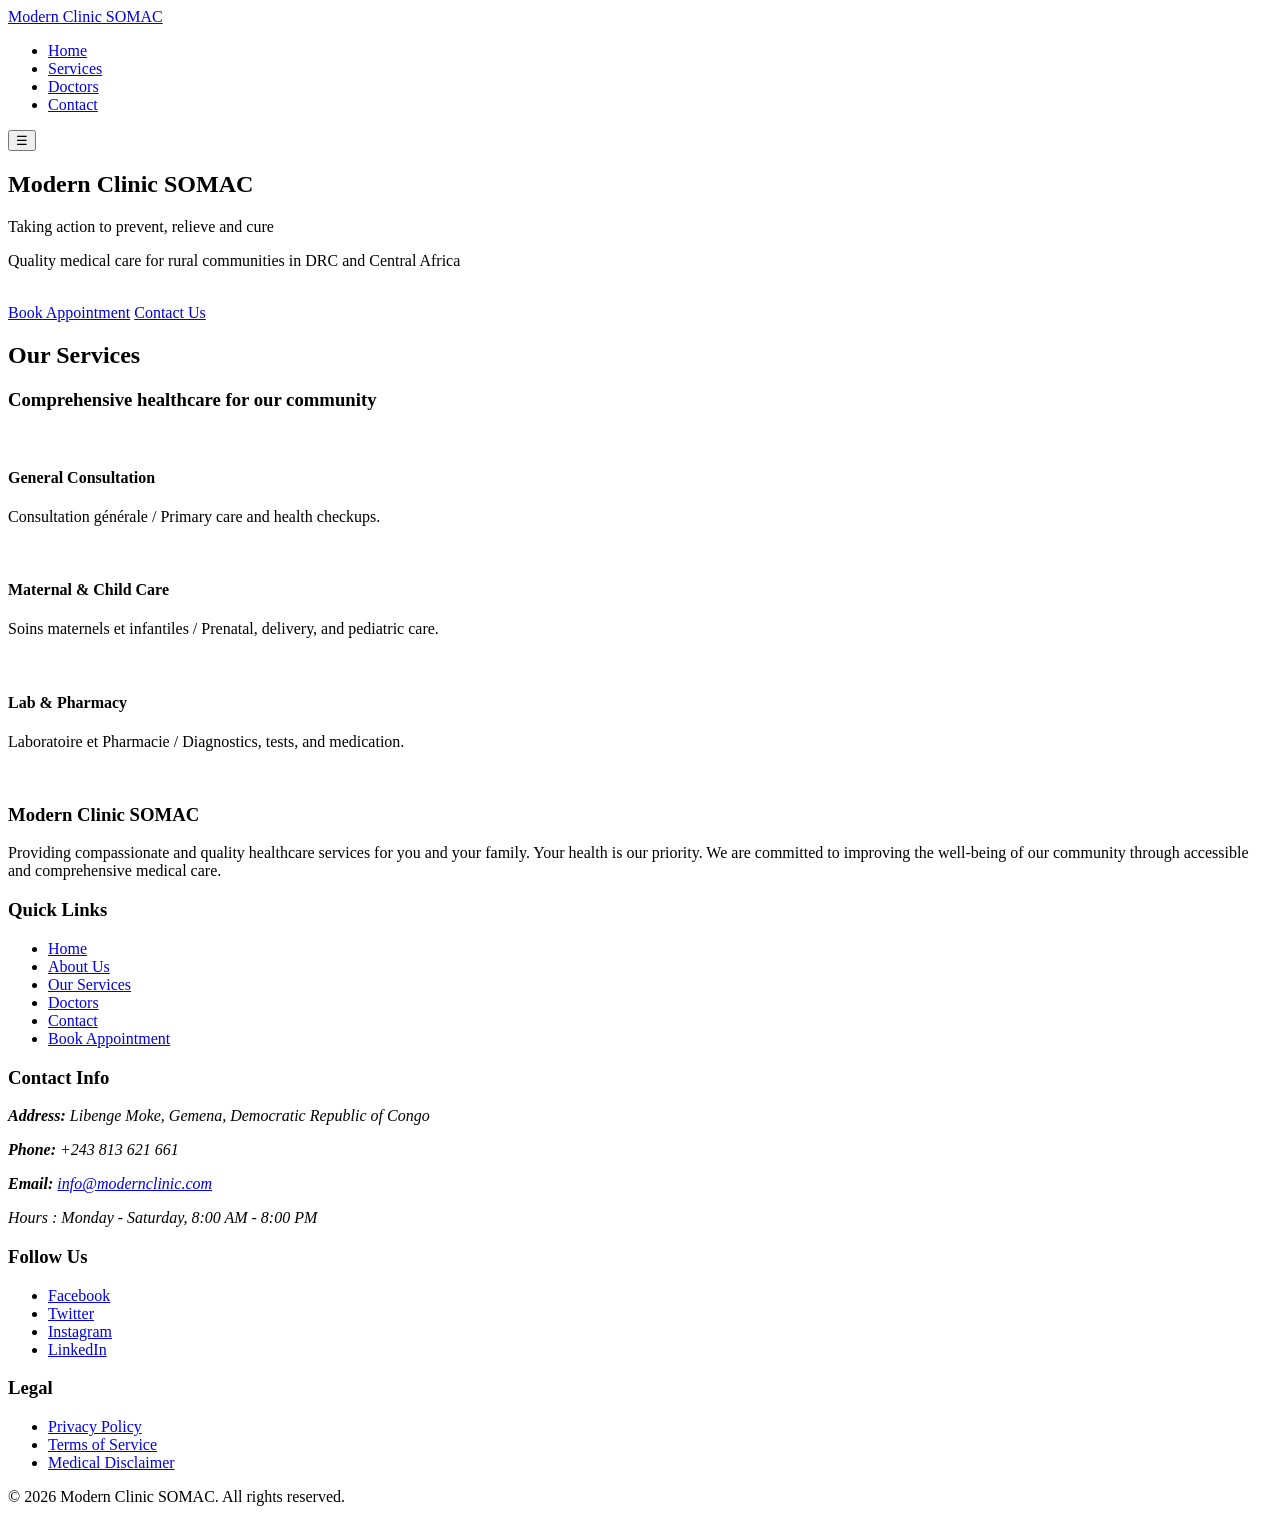
==== index.html @ fce57686 "Footer section with social media links and copyright information" ====
<!DOCTYPE html>
<html lang="en">
<head>
  <meta charset="UTF-8">         <!-- Character encoding for the document -->
  <meta name="viewport" content="width=device-width, initial-scale=1.0">         <!-- Ensures proper scaling on different devices -->
  <meta http-equiv="X-UA-Compatible" content="ie=edge">         <!-- Ensures compatibility with Internet Explorer --> 
  <title>Modern Clinic</title>
  <link rel="stylesheet" href="css/style.css">          <!-- Link to the external CSS file for styling -->
</head>
<body>
<header>
  <nav class="navbar">             <!-- Navigation bar with a logo and links -->
    <a href="#" class="navbar__logo"> Modern Clinic SOMAC</a>

    <ul class="navbar__links" id="navbar-links">
      <li><a href="#home">Home</a></li>                         <!-- Navigation links to different sections of the page -->
      <li><a href="#services">Services</a></li>
      <li><a href="#doctors">Doctors</a></li>
      <li><a href="#contact">Contact</a></li>
    </ul>

    <button type="button"                        
      class="navbar__toggle"                
      id="navbar-toggle"
      aria-label="Toggle menu"
      aria-expanded="false"
    >
      ☰
    </button>
  </nav>
</header>

<main>

<!-- HERO SECTION -->
<section class="hero" id="home">        <!-- Hero section with a background image and overlay -->
  <div class="hero-content">
    <h1>Modern Clinic SOMAC</h1>
    <p class="hero-tagline">Taking action to prevent, relieve and cure</p>
    <p class="hero-description">Quality medical care for rural communities in DRC and Central Africa</p><br>

    <div class="hero-buttons">
  <a href="#appointment" class="btn btn-primary">Book Appointment</a>
  <a href="#contact" class="btn btn-secondary">Contact Us</a>
</div>
  </div>
</section>



<!-- SERVICES SECTION -->
<section class="services" id="services">                 <!-- Services section with a grid layout for different services offered -->
  <h2>Our Services</h2>
  <h3>Comprehensive healthcare for our community</h3><br>

  <div class="service-grid">
    
    <div class="service-card">
      <h4>General Consultation</h4>
      <p>Consultation générale / Primary care and health checkups.</p><br>
    </div>

    <div class="service-card">
      <h4>Maternal & Child Care</h4>
      <p>Soins maternels et infantiles / Prenatal, delivery, and pediatric care.</p><br>
    </div>

    <div class="service-card">
      <h4>Lab & Pharmacy</h4>
      <p>Laboratoire et Pharmacie / Diagnostics, tests, and medication.</p><br>
    </div>

  </div>
</section>
</main> 

<footer>
  <div class="footer-container ">

    <!-- Column 1: About-->
     <div class="footer-about">
    <h3>Modern Clinic SOMAC</h3>
    <p>Providing compassionate and quality healthcare services for you and your family.
      Your health is our priority. 
      We are committed to improving the well-being of our community through accessible and comprehensive medical care. 
    </p>
    </div> 
    <!--Quick Links-->
    <div class="footer-links">
      <h3>Quick Links</h3>
      <ul>
        <li><a href="index.html">Home</a></li>
        <li><a href="about.html">About Us</a></li>
        <li><a href="services.html">Our Services</a></li>
        <li><a href="doctors.html">Doctors</a></li>
        <li><a href="contact.html">Contact</a></li>
        <li><a href="appointment.html">Book Appointment</a></li>
      </ul> 
      </div>
    <!-- Column 3: Contact Info -->
    <div class="footer-contact">
      <h3>Contact Info</h3>
      <address>
        <p><strong>Address:</strong> Libenge Moke, Gemena, Democratic Republic of Congo</p>
    
      <p><strong>Phone:</strong> +243 813 621 661</p>

      <p><strong>Email:</strong> <a href="mailto:info@modernclinic.com">info@modernclinic.com</a></p>
      <p>Hours : Monday - Saturday, 8:00 AM - 8:00 PM</p>
      </address>
    </div>
  <!-- Column 4: Social Media -->
    <div class="footer-social">
      <h3>Follow Us</h3>
      <ul>
        <li><a href="https://www.facebook.com/modernclinicsomac" target="_blank" rel="noopener noreferrer">Facebook</a></li>
        <li><a href="https://twitter.com/modernclinicsomac" target="_blank" rel="noopener noreferrer">Twitter</a></li>
        <li><a href="https://www.instagram.com/modernclinicsomac" target="_blank" rel="noopener noreferrer">Instagram</a></li>
        <li><a href="https://www.linkedin.com/company/modernclinicsomac" target="_blank" rel="noopener noreferrer">LinkedIn</a></li>
      </ul>
    </div>
  <!--Legal-->
  <div class="footer-legal">
    <h3>Legal</h3>
    <ul>
      <li><a href="privacy.html">Privacy Policy</a></li>
      <li><a href="terms.html">Terms of Service</a></li>
      <li> <a href="disclaimer.html">Medical Disclaimer</a></li>
    </ul>
    </div>  
  <!-- Bottom Bar -->
   <div class="footer-bottom">
    <p>&copy; 2026 Modern Clinic SOMAC. All rights reserved.</p>
  </div>
</footer>
<script src="js/script.js"></script>

</body>
</html>
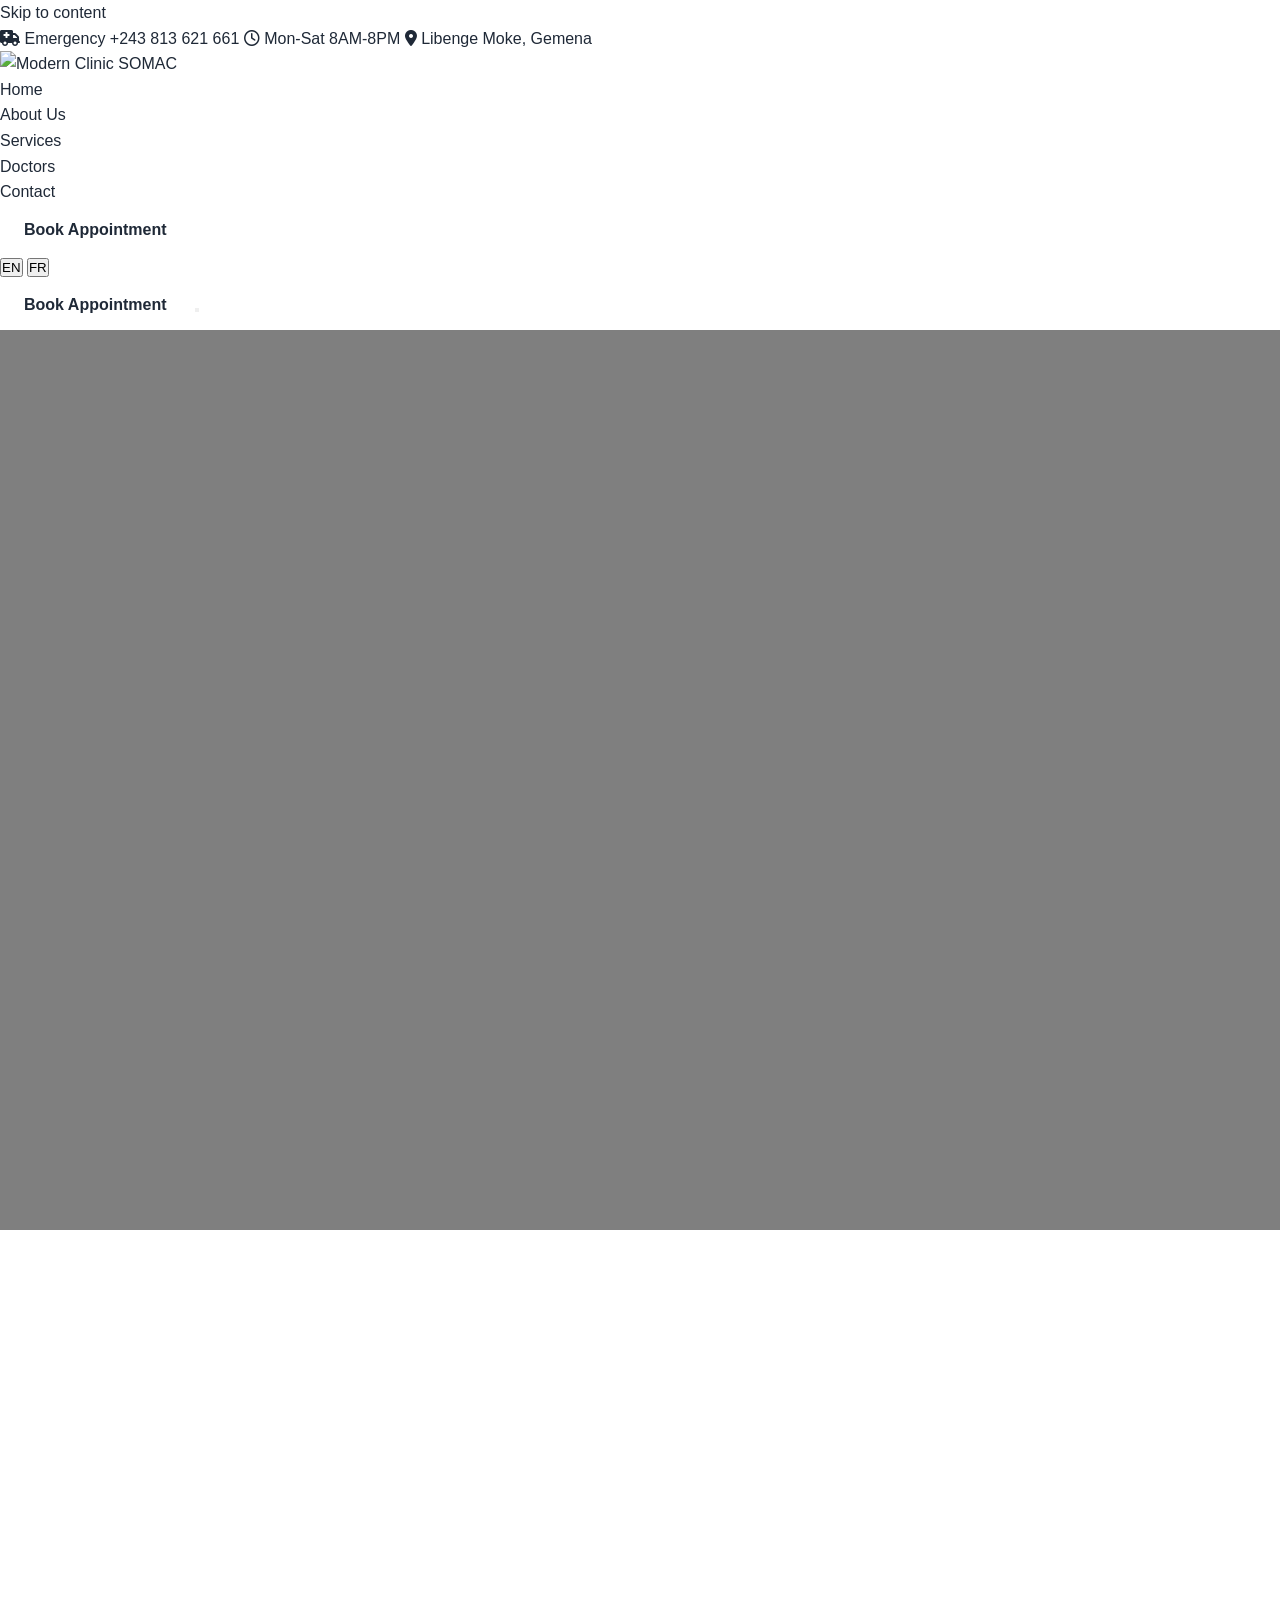
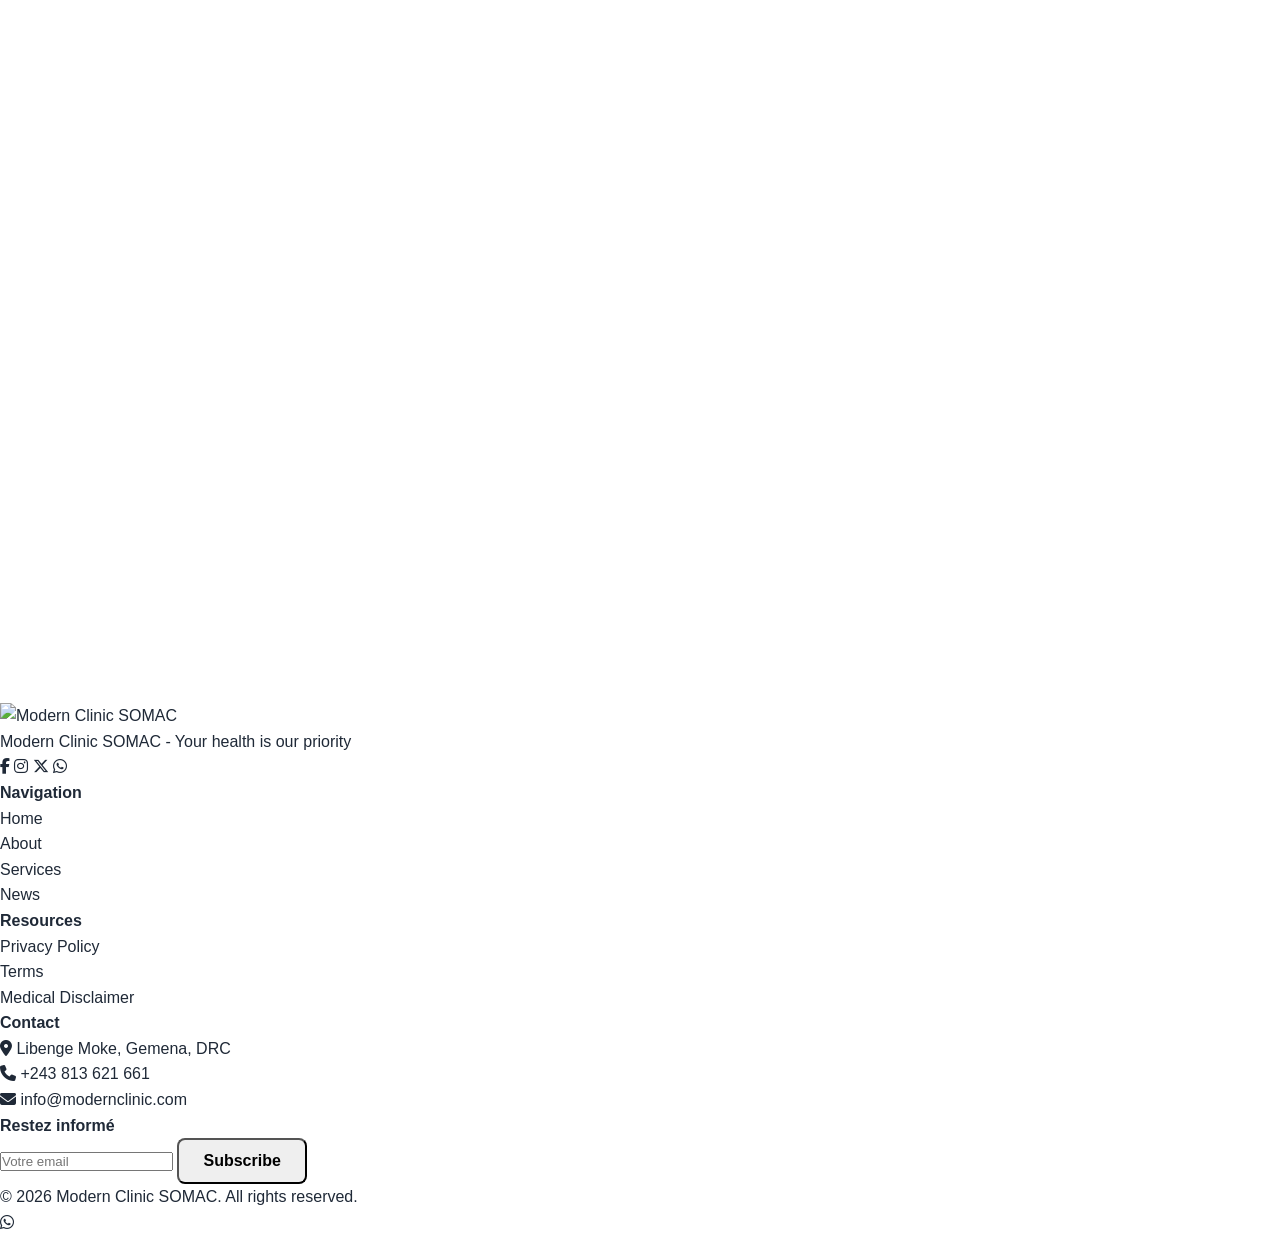
==== commit 3b3f4975: "fix clinic site files" ====
--- a/index.html
+++ b/index.html
@@ -1,139 +1,376 @@
 <!DOCTYPE html>
 <html lang="en">
 <head>
-  <meta charset="UTF-8">         <!-- Character encoding for the document -->
-  <meta name="viewport" content="width=device-width, initial-scale=1.0">         <!-- Ensures proper scaling on different devices -->
-  <meta http-equiv="X-UA-Compatible" content="ie=edge">         <!-- Ensures compatibility with Internet Explorer --> 
-  <title>Modern Clinic</title>
-  <link rel="stylesheet" href="css/style.css">          <!-- Link to the external CSS file for styling -->
+  <meta charset="UTF-8">
+  <meta name="viewport" content="width=device-width, initial-scale=1.0">
+  <title>Modern Clinic SOMAC | Compassionate Healthcare in Gemena</title>
+  <meta name="description" content="Modern Clinic SOMAC in Gemena, DRC: general consultation, maternal and child care, laboratory and pharmacy. Book your appointment today.">
+
+  <!-- Fonts, icons, scroll animations -->
+  <link rel="preconnect" href="https://fonts.googleapis.com">
+  <link rel="preconnect" href="https://fonts.gstatic.com" crossorigin>
+  <link href="https://fonts.googleapis.com/css2?family=Plus+Jakarta+Sans:wght@400;500;600;700;800&display=swap" rel="stylesheet">
+  <link rel="stylesheet" href="https://cdnjs.cloudflare.com/ajax/libs/font-awesome/6.5.1/css/all.min.css">
+  <link rel="stylesheet" href="https://unpkg.com/aos@2.3.4/dist/aos.css">
+
+  <link rel="stylesheet" href="./CSS/style.css">
+  <script src="https://unpkg.com/aos@2.3.4/dist/aos.js" defer></script>
+  <script src="./JAVASCRIPT/script.js" defer></script>
 </head>
 <body>
-<header>
-  <nav class="navbar">             <!-- Navigation bar with a logo and links -->
-    <a href="#" class="navbar__logo"> Modern Clinic SOMAC</a>
-
-    <ul class="navbar__links" id="navbar-links">
-      <li><a href="#home">Home</a></li>                         <!-- Navigation links to different sections of the page -->
-      <li><a href="#services">Services</a></li>
-      <li><a href="#doctors">Doctors</a></li>
-      <li><a href="#contact">Contact</a></li>
-    </ul>
-
-    <button type="button"                        
-      class="navbar__toggle"                
-      id="navbar-toggle"
-      aria-label="Toggle menu"
-      aria-expanded="false"
-    >
-      ☰
-    </button>
-  </nav>
-</header>
-
-<main>
-
-<!-- HERO SECTION -->
-<section class="hero" id="home">        <!-- Hero section with a background image and overlay -->
-  <div class="hero-content">
-    <h1>Modern Clinic SOMAC</h1>
-    <p class="hero-tagline">Taking action to prevent, relieve and cure</p>
-    <p class="hero-description">Quality medical care for rural communities in DRC and Central Africa</p><br>
-
-    <div class="hero-buttons">
-  <a href="#appointment" class="btn btn-primary">Book Appointment</a>
-  <a href="#contact" class="btn btn-secondary">Contact Us</a>
-</div>
+
+  <a class="skip-link" href="#main">Skip to content</a>
+
+  <!-- ===== TOP EMERGENCY BAR ===== -->
+  <div class="topbar">
+    <div class="container topbar__inner">
+      <a href="tel:+243813621661" class="topbar__emergency">
+        <i class="fa-solid fa-truck-medical"></i>
+        <span data-fr="Urgence">Emergency</span> +243 813 621 661
+      </a>
+      <span class="topbar__item"><i class="fa-regular fa-clock"></i> <span data-fr="Lun-Sam 8h-20h">Mon-Sat 8AM-8PM</span></span>
+      <span class="topbar__item"><i class="fa-solid fa-location-dot"></i> Libenge Moke, Gemena</span>
+    </div>
   </div>
-</section>
-
-
-
-<!-- SERVICES SECTION -->
-<section class="services" id="services">                 <!-- Services section with a grid layout for different services offered -->
-  <h2>Our Services</h2>
-  <h3>Comprehensive healthcare for our community</h3><br>
-
-  <div class="service-grid">
-    
-    <div class="service-card">
-      <h4>General Consultation</h4>
-      <p>Consultation générale / Primary care and health checkups.</p><br>
+
+  <!-- ===== STICKY HEADER ===== -->
+  <header class="header" id="header">
+    <div class="container header__inner">
+      <a href="#home" class="logo">
+        <img src="./images/logo.png" alt="Modern Clinic SOMAC">
+      </a>
+
+      <nav class="nav" id="nav" aria-label="Main navigation">
+        <ul class="nav__list">
+          <li><a href="#home" class="nav__link" data-fr="Accueil">Home</a></li>
+          <li><a href="#about" class="nav__link" data-fr="À propos">About Us</a></li>
+          <li><a href="#services" class="nav__link" data-fr="Services">Services</a></li>
+          <li><a href="#doctors" class="nav__link" data-fr="Médecins">Doctors</a></li>
+          <li><a href="#contact" class="nav__link" data-fr="Contact">Contact</a></li>
+          <li class="nav__cta-mobile"><a href="#appointment" class="btn btn--teal" data-fr="Prendre rendez-vous">Book Appointment</a></li>
+        </ul>
+      </nav>
+
+      <div class="header__actions">
+        <div class="lang" role="group" aria-label="Language">
+          <button class="lang__btn is-active" data-lang="en">EN</button>
+          <button class="lang__btn" data-lang="fr">FR</button>
+        </div>
+        <a href="#appointment" class="btn btn--teal header__cta" data-fr="Prendre rendez-vous">Book Appointment</a>
+        <button class="hamburger" id="hamburger" aria-label="Open menu" aria-expanded="false" aria-controls="nav">
+          <span></span><span></span><span></span>
+        </button>
+      </div>
     </div>
-
-    <div class="service-card">
-      <h4>Maternal & Child Care</h4>
-      <p>Soins maternels et infantiles / Prenatal, delivery, and pediatric care.</p><br>
+  </header>
+
+  <main id="main">
+
+    <!-- ===== HERO ===== -->
+    <section class="hero" id="home">
+      <div class="container hero__inner">
+        <div class="hero__content" data-aos="fade-right">
+          <span class="eyebrow"><i class="fa-solid fa-heart-pulse"></i> Modern Clinic SOMAC</span>
+          <h1 data-fr="Des soins compatissants pour votre famille à Gemena">Compassionate Healthcare for Your Family in <span class="text-teal">Gemena</span></h1>
+          <p data-fr="Des soins médicaux accessibles et de qualité. Consultation générale, soins maternels et infantiles, laboratoire et pharmacie.">Providing accessible, quality medical care. General consultation, Maternal &amp; Child Care, Lab &amp; Pharmacy.</p>
+          <div class="hero__buttons">
+            <a href="#appointment" class="btn btn--teal btn--lg" data-fr="Prendre rendez-vous">Book Appointment</a>
+            <a href="#contact" class="btn btn--outline btn--lg" data-fr="Nous contacter">Contact Us</a>
+          </div>
+        </div>
+
+        <div class="hero__media" data-aos="fade-left">
+          <div class="hero__img-wrap">
+            <!-- Replace with your own photo: images/hero.jpg -->
+            <img src="https://images.unsplash.com/photo-1576091160399-112ba8d25d1d?auto=format&fit=crop&w=900&q=80"
+                 alt="Doctor caring for a patient"
+                 onerror="this.style.display='none'">
+          </div>
+          <div class="hero__card">
+            <span class="hero__card-icon"><i class="fa-solid fa-user-doctor"></i></span>
+            <div>
+              <strong data-fr="Médecins experts">Expert Doctors</strong>
+              <small data-fr="Disponibles 24h/24">Available 24/7</small>
+            </div>
+          </div>
+        </div>
+      </div>
+    </section>
+
+    <!-- ===== STATS ===== -->
+    <section class="stats" aria-label="Clinic statistics">
+      <div class="container stats__grid">
+        <div class="stat" data-aos="fade-up">
+          <i class="fa-solid fa-users"></i>
+          <h3><span class="counter" data-target="5000" data-suffix="+">0</span></h3>
+          <p data-fr="Patients">Patients</p>
+        </div>
+        <div class="stat" data-aos="fade-up" data-aos-delay="100">
+          <i class="fa-solid fa-truck-medical"></i>
+          <h3><span class="counter" data-target="24" data-suffix="/7">0</span></h3>
+          <p data-fr="Urgences">Emergency</p>
+        </div>
+        <div class="stat" data-aos="fade-up" data-aos-delay="200">
+          <i class="fa-solid fa-user-doctor"></i>
+          <h3><span class="counter" data-target="15" data-suffix="+">0</span></h3>
+          <p data-fr="Médecins">Doctors</p>
+        </div>
+        <div class="stat" data-aos="fade-up" data-aos-delay="300">
+          <i class="fa-solid fa-award"></i>
+          <h3><span class="counter" data-target="10" data-suffix="+">0</span></h3>
+          <p data-fr="Années d'expérience">Years</p>
+        </div>
+      </div>
+    </section>
+
+    <!-- ===== ABOUT ===== -->
+    <section class="section" id="about">
+      <div class="container about">
+        <div data-aos="fade-right">
+          <span class="eyebrow" data-fr="À propos de nous">About Us</span>
+          <h2 data-fr="Votre santé est notre priorité">Your health is our priority</h2>
+          <p data-fr="Modern Clinic SOMAC accompagne les familles de Gemena avec des soins humains, modernes et abordables, dans un environnement propre et sûr.">Modern Clinic SOMAC supports families in Gemena with caring, modern and affordable healthcare in a clean, safe environment.</p>
+          <ul class="checklist">
+            <li><i class="fa-solid fa-circle-check"></i> <span data-fr="Équipe médicale expérimentée">Experienced medical team</span></li>
+            <li><i class="fa-solid fa-circle-check"></i> <span data-fr="Urgences ouvertes 24h/24">Emergency care open 24/7</span></li>
+            <li><i class="fa-solid fa-circle-check"></i> <span data-fr="Soins accessibles pour toute la famille">Accessible care for the whole family</span></li>
+          </ul>
+        </div>
+        <div class="about__cards" data-aos="fade-left">
+          <article class="mini-card"><span>01</span><h4 data-fr="Soins centrés sur le patient">Patient-first care</h4></article>
+          <article class="mini-card"><span>02</span><h4 data-fr="Équipements modernes">Modern equipment</h4></article>
+          <article class="mini-card"><span>03</span><h4 data-fr="Prix transparents">Transparent pricing</h4></article>
+          <article class="mini-card"><span>04</span><h4 data-fr="Proche de chez vous">Close to home</h4></article>
+        </div>
+      </div>
+    </section>
+
+    <!-- ===== SERVICES ===== -->
+    <section class="section section--soft" id="services">
+      <div class="container">
+        <div class="section__head" data-aos="fade-up">
+          <span class="eyebrow" data-fr="Nos services">Our Services</span>
+          <h2 data-fr="Des soins complets sous un même toit">Complete care under one roof</h2>
+        </div>
+        <div class="grid grid--3">
+          <article class="card service" data-aos="fade-up">
+            <span class="card__num">01</span>
+            <span class="service__icon"><i class="fa-solid fa-stethoscope"></i></span>
+            <h3 data-fr="Consultation générale">General Consultation</h3>
+            <p class="service__fr">Consultation générale</p>
+            <p data-fr="Soins de santé primaires">Primary care</p>
+            <a href="#appointment" class="link" data-service="General Consultation">Book now <i class="fa-solid fa-arrow-right"></i></a>
+          </article>
+          <article class="card service" data-aos="fade-up" data-aos-delay="100">
+            <span class="card__num">02</span>
+            <span class="service__icon"><i class="fa-solid fa-baby"></i></span>
+            <h3 data-fr="Soins maternels et infantiles">Maternal &amp; Child Care</h3>
+            <p class="service__fr">Soins maternels et infantiles</p>
+            <p data-fr="Prénatal, accouchement, pédiatrie">Prenatal, delivery, pediatric</p>
+            <a href="#appointment" class="link" data-service="Maternal & Child Care">Book now <i class="fa-solid fa-arrow-right"></i></a>
+          </article>
+          <article class="card service" data-aos="fade-up" data-aos-delay="200">
+            <span class="card__num">03</span>
+            <span class="service__icon"><i class="fa-solid fa-flask-vial"></i></span>
+            <h3 data-fr="Laboratoire et Pharmacie">Lab &amp; Pharmacy</h3>
+            <p class="service__fr">Laboratoire et Pharmacie</p>
+            <p data-fr="Diagnostics">Diagnostics</p>
+            <a href="#appointment" class="link" data-service="Lab & Pharmacy">Book now <i class="fa-solid fa-arrow-right"></i></a>
+          </article>
+        </div>
+      </div>
+    </section>
+
+    <!-- ===== DOCTORS ===== -->
+    <section class="section" id="doctors">
+      <div class="container">
+        <div class="section__head" data-aos="fade-up">
+          <span class="eyebrow" data-fr="Notre équipe">Our Team</span>
+          <h2 data-fr="Rencontrez nos médecins">Meet our doctors</h2>
+        </div>
+        <div class="grid grid--4">
+          <!-- Placeholder doctors: replace names and add real photos later -->
+          <article class="card doctor" data-aos="fade-up">
+            <div class="doctor__photo"><i class="fa-solid fa-user-doctor"></i></div>
+            <h3>Dr. Name Surname</h3>
+            <p data-fr="Médecin généraliste">General Practitioner</p>
+            <a href="#appointment" class="btn btn--teal btn--sm" data-doctor="Dr. Name Surname (General Practitioner)" data-fr="Réserver">Book</a>
+          </article>
+          <article class="card doctor" data-aos="fade-up" data-aos-delay="100">
+            <div class="doctor__photo"><i class="fa-solid fa-user-doctor"></i></div>
+            <h3>Dr. Name Surname</h3>
+            <p data-fr="Gynécologue-obstétricien">Obstetrician</p>
+            <a href="#appointment" class="btn btn--teal btn--sm" data-doctor="Dr. Name Surname (Obstetrician)" data-fr="Réserver">Book</a>
+          </article>
+          <article class="card doctor" data-aos="fade-up" data-aos-delay="200">
+            <div class="doctor__photo"><i class="fa-solid fa-user-doctor"></i></div>
+            <h3>Dr. Name Surname</h3>
+            <p data-fr="Pédiatre">Pediatrician</p>
+            <a href="#appointment" class="btn btn--teal btn--sm" data-doctor="Dr. Name Surname (Pediatrician)" data-fr="Réserver">Book</a>
+          </article>
+          <article class="card doctor" data-aos="fade-up" data-aos-delay="300">
+            <div class="doctor__photo"><i class="fa-solid fa-user-doctor"></i></div>
+            <h3>Dr. Name Surname</h3>
+            <p data-fr="Biologiste médical">Lab Specialist</p>
+            <a href="#appointment" class="btn btn--teal btn--sm" data-doctor="Dr. Name Surname (Lab Specialist)" data-fr="Réserver">Book</a>
+          </article>
+        </div>
+      </div>
+    </section>
+
+    <!-- ===== APPOINTMENT ===== -->
+    <section class="section section--blue" id="appointment">
+      <div class="container appointment">
+        <div class="appointment__text" data-aos="fade-right">
+          <span class="eyebrow eyebrow--light" data-fr="Rendez-vous">Appointment</span>
+          <h2 data-fr="Réservez votre visite en quelques minutes">Book your visit in minutes</h2>
+          <p data-fr="Remplissez le formulaire : votre demande sera envoyée directement à notre équipe via WhatsApp.">Fill in the form and your request goes straight to our team on WhatsApp.</p>
+          <p class="appointment__phone"><i class="fa-brands fa-whatsapp"></i> +243 813 621 661</p>
+        </div>
+
+        <form class="form form--white" id="appointmentForm" novalidate data-aos="fade-left">
+          <div class="field">
+            <label for="name" data-fr="Nom complet">Full name</label>
+            <input type="text" id="name" name="name" autocomplete="name" placeholder="Your full name">
+            <small class="error" aria-live="polite"></small>
+          </div>
+          <div class="field">
+            <label for="phone" data-fr="Téléphone">Phone</label>
+            <input type="tel" id="phone" name="phone" autocomplete="tel" placeholder="+243 ...">
+            <small class="error" aria-live="polite"></small>
+          </div>
+          <div class="field">
+            <label for="service" data-fr="Service">Service</label>
+            <select id="service" name="service">
+              <option value="">Select a service</option>
+              <option>General Consultation</option>
+              <option>Maternal &amp; Child Care</option>
+              <option>Lab &amp; Pharmacy</option>
+            </select>
+            <small class="error" aria-live="polite"></small>
+          </div>
+          <div class="field">
+            <label for="date" data-fr="Date souhaitée">Preferred date</label>
+            <input type="date" id="date" name="date">
+            <small class="error" aria-live="polite"></small>
+          </div>
+          <div class="field field--full">
+            <label for="message" data-fr="Message (facultatif)">Message (optional)</label>
+            <textarea id="message" name="message" rows="3" placeholder="Tell us how we can help"></textarea>
+          </div>
+          <button type="submit" class="btn btn--teal btn--lg field--full">
+            <i class="fa-brands fa-whatsapp"></i> <span data-fr="Envoyer via WhatsApp">Send via WhatsApp</span>
+          </button>
+        </form>
+      </div>
+    </section>
+
+    <!-- ===== CONTACT ===== -->
+    <section class="section" id="contact">
+      <div class="container">
+        <div class="section__head" data-aos="fade-up">
+          <span class="eyebrow">Contact</span>
+          <h2 data-fr="Nous sommes là pour vous">We are here for you</h2>
+        </div>
+
+        <div class="contact">
+          <div class="contact__info" data-aos="fade-right">
+            <ul class="info-list">
+              <li><i class="fa-solid fa-location-dot"></i><div><strong data-fr="Adresse">Address</strong><span>Libenge Moke, Gemena, DRC</span></div></li>
+              <li><i class="fa-solid fa-phone"></i><div><strong data-fr="Téléphone">Phone</strong><a href="tel:+243813621661">+243 813 621 661</a></div></li>
+              <li><i class="fa-solid fa-envelope"></i><div><strong>Email</strong><a href="mailto:info@modernclinic.com">info@modernclinic.com</a></div></li>
+              <li><i class="fa-regular fa-clock"></i><div><strong data-fr="Horaires">Hours</strong><span data-fr="Lun-Sam 8h-20h · Urgences 24h/24">Mon-Sat 8AM-8PM · Emergency 24/7</span></div></li>
+            </ul>
+            <div class="map">
+              <iframe title="Map of Modern Clinic SOMAC, Gemena"
+                src="https://maps.google.com/maps?q=Gemena%2C%20Democratic%20Republic%20of%20the%20Congo&t=&z=13&ie=UTF8&iwloc=&output=embed"
+                loading="lazy" referrerpolicy="no-referrer-when-downgrade" allowfullscreen></iframe>
+            </div>
+          </div>
+
+          <form class="form" id="contactForm" novalidate data-aos="fade-left">
+            <div class="field">
+              <label for="cName" data-fr="Nom">Name</label>
+              <input type="text" id="cName" placeholder="Your name">
+              <small class="error" aria-live="polite"></small>
+            </div>
+            <div class="field">
+              <label for="cEmail">Email</label>
+              <input type="email" id="cEmail" placeholder="you@example.com">
+              <small class="error" aria-live="polite"></small>
+            </div>
+            <div class="field">
+              <label for="cMessage">Message</label>
+              <textarea id="cMessage" rows="5" placeholder="How can we help?"></textarea>
+              <small class="error" aria-live="polite"></small>
+            </div>
+            <button type="submit" class="btn btn--blue btn--lg" data-fr="Envoyer le message">Send Message</button>
+          </form>
+        </div>
+      </div>
+    </section>
+  </main>
+
+  <!-- ===== FOOTER ===== -->
+  <footer class="footer">
+    <div class="container footer__grid">
+      <div class="footer__col">
+        <img src="./images/logo.png" alt="Modern Clinic SOMAC" class="footer__logo">
+        <p>Modern Clinic SOMAC - Your health is our priority</p>
+        <div class="social">
+          <a href="#" aria-label="Facebook"><i class="fa-brands fa-facebook-f"></i></a>
+          <a href="#" aria-label="Instagram"><i class="fa-brands fa-instagram"></i></a>
+          <a href="#" aria-label="X / Twitter"><i class="fa-brands fa-x-twitter"></i></a>
+          <a href="https://wa.me/243813621661" aria-label="WhatsApp"><i class="fa-brands fa-whatsapp"></i></a>
+        </div>
+      </div>
+
+      <div class="footer__col">
+        <h4>Navigation</h4>
+        <ul>
+          <li><a href="#home" data-fr="Accueil">Home</a></li>
+          <li><a href="#about" data-fr="À propos">About</a></li>
+          <li><a href="#services">Services</a></li>
+          <li><a href="#about" data-fr="Actualités">News</a></li>
+        </ul>
+      </div>
+
+      <div class="footer__col">
+        <h4 data-fr="Ressources">Resources</h4>
+        <ul>
+          <li><a href="#" data-fr="Politique de confidentialité">Privacy Policy</a></li>
+          <li><a href="#" data-fr="Conditions d'utilisation">Terms</a></li>
+          <li><a href="#" data-fr="Avertissement médical">Medical Disclaimer</a></li>
+        </ul>
+      </div>
+
+      <div class="footer__col">
+        <h4>Contact</h4>
+        <ul class="footer__contact">
+          <li><i class="fa-solid fa-location-dot"></i> Libenge Moke, Gemena, DRC</li>
+          <li><i class="fa-solid fa-phone"></i> +243 813 621 661</li>
+          <li><i class="fa-solid fa-envelope"></i> info@modernclinic.com</li>
+        </ul>
+        <h4 class="newsletter__title">Restez informé</h4>
+        <form class="newsletter" id="newsletterForm" novalidate>
+          <label for="newsEmail" class="sr-only">Email</label>
+          <input type="email" id="newsEmail" placeholder="Votre email">
+          <button type="submit" class="btn btn--yellow">Subscribe</button>
+        </form>
+        <small class="error error--footer" id="newsError" aria-live="polite"></small>
+      </div>
     </div>
-
-    <div class="service-card">
-      <h4>Lab & Pharmacy</h4>
-      <p>Laboratoire et Pharmacie / Diagnostics, tests, and medication.</p><br>
+    <div class="footer__bottom">
+      <div class="container">&copy; 2026 Modern Clinic SOMAC. All rights reserved.</div>
     </div>
-
-  </div>
-</section>
-</main> 
-
-<footer>
-  <div class="footer-container ">
-
-    <!-- Column 1: About-->
-     <div class="footer-about">
-    <h3>Modern Clinic SOMAC</h3>
-    <p>Providing compassionate and quality healthcare services for you and your family.
-      Your health is our priority. 
-      We are committed to improving the well-being of our community through accessible and comprehensive medical care. 
-    </p>
-    </div> 
-    <!--Quick Links-->
-    <div class="footer-links">
-      <h3>Quick Links</h3>
-      <ul>
-        <li><a href="index.html">Home</a></li>
-        <li><a href="about.html">About Us</a></li>
-        <li><a href="services.html">Our Services</a></li>
-        <li><a href="doctors.html">Doctors</a></li>
-        <li><a href="contact.html">Contact</a></li>
-        <li><a href="appointment.html">Book Appointment</a></li>
-      </ul> 
-      </div>
-    <!-- Column 3: Contact Info -->
-    <div class="footer-contact">
-      <h3>Contact Info</h3>
-      <address>
-        <p><strong>Address:</strong> Libenge Moke, Gemena, Democratic Republic of Congo</p>
-    
-      <p><strong>Phone:</strong> +243 813 621 661</p>
-
-      <p><strong>Email:</strong> <a href="mailto:info@modernclinic.com">info@modernclinic.com</a></p>
-      <p>Hours : Monday - Saturday, 8:00 AM - 8:00 PM</p>
-      </address>
-    </div>
-  <!-- Column 4: Social Media -->
-    <div class="footer-social">
-      <h3>Follow Us</h3>
-      <ul>
-        <li><a href="https://www.facebook.com/modernclinicsomac" target="_blank" rel="noopener noreferrer">Facebook</a></li>
-        <li><a href="https://twitter.com/modernclinicsomac" target="_blank" rel="noopener noreferrer">Twitter</a></li>
-        <li><a href="https://www.instagram.com/modernclinicsomac" target="_blank" rel="noopener noreferrer">Instagram</a></li>
-        <li><a href="https://www.linkedin.com/company/modernclinicsomac" target="_blank" rel="noopener noreferrer">LinkedIn</a></li>
-      </ul>
-    </div>
-  <!--Legal-->
-  <div class="footer-legal">
-    <h3>Legal</h3>
-    <ul>
-      <li><a href="privacy.html">Privacy Policy</a></li>
-      <li><a href="terms.html">Terms of Service</a></li>
-      <li> <a href="disclaimer.html">Medical Disclaimer</a></li>
-    </ul>
-    </div>  
-  <!-- Bottom Bar -->
-   <div class="footer-bottom">
-    <p>&copy; 2026 Modern Clinic SOMAC. All rights reserved.</p>
-  </div>
-</footer>
-<script src="js/script.js"></script>
-
+  </footer>
+
+  <!-- Floating WhatsApp button -->
+  <a href="https://wa.me/243813621661" class="wa-float" target="_blank" rel="noopener" aria-label="Chat on WhatsApp">
+    <i class="fa-brands fa-whatsapp"></i>
+  </a>
+
+  <!-- Toast notification -->
+  <div class="toast" id="toast" role="status" aria-live="polite"></div>
 </body>
-</html>+</html>
--- a/CSS/style.css
+++ b/CSS/style.css
@@ -0,0 +1,180 @@
+:root {                               
+  --color-primary: #0d6efd;
+  --color-primary-dark: #0b5ed7;
+  --color-text: #1f2937;
+  --color-text-light: #6b7280;
+  --color-bg: #ffffff;
+  --color-bg-alt: #f8fafc;
+  --font-main: 'Segoe UI', Arial, sans-serif;
+}  
+
+* {
+  margin: 0;
+  padding: 0;
+  box-sizing: border-box; /* explained below */
+}
+
+body {
+  font-family: var(--font-main);
+  color: var(--color-text);
+  line-height: 1.6;
+}
+
+ul {
+  list-style: none; /* removes bullet points */
+}
+
+a {
+  text-decoration: none;
+  color: inherit; /* links take the color of their parent, not default blue */
+}
+
+img {
+  max-width: 100%;
+  display: block;
+}
+
+*{box-sizing: border-box;}
+
+.site-header {
+  background-color: lightgrey;
+  padding: 1rem 2rem;
+}
+
+.navbar {
+  display: flex;
+  justify-content: space-between;
+  align-items: center;
+  padding: 1rem 2rem;
+  background-color: var(--color-bg);
+  position: sticky;
+  top: 0;
+  z-index: 100; /* keeps navbar above other content when scrolling */
+  box-shadow: 0 2px 6px rgba(0, 0, 0, 0.08);
+  font-family: var(--font-main);
+}
+
+.navbar__logo {
+  font-size: 1.5rem;
+  font-weight: bold;
+  color: var(--color-primary);
+  text-decoration: none;
+}
+
+.navbar__links {
+  list-style: none;
+  display: flex;
+  gap: 2rem;
+}
+
+.navbar__links a {
+  text-decoration: none;
+  color: var(--color-text);
+  font-weight: 500;
+  transition: color 0.2s ease; /* smooth hover effect */
+}
+
+.navbar__links a:hover {
+  color: var(--color-primary);
+}
+
+.navbar__toggle {
+  display: none;
+  background: none;
+  border: none;
+  font-size: 1.5rem;
+  cursor: pointer;
+}
+
+/* Mobile styles */
+@media (max-width: 768px) {
+  .navbar__links {
+    display: none;
+    flex-direction: column;
+    position: absolute;
+    top: 100%;
+    left: 0;
+    width: 100%;
+    background-color: var(--color-bg);
+    padding: 1rem 2rem;
+    gap: 1rem;
+  }
+
+  .navbar__links.active {
+    display: flex;
+  }
+
+  .navbar__toggle {
+    display: block;
+  }
+}
+/* 1. The container: size, background image, layout */
+.hero {
+  height: 100vh;
+  background: url('../images/clinic-hero.jpg') center/cover no-repeat;  /* Background image for the hero section */
+  display: flex;
+  flex-direction: column;
+  justify-content: center;
+  align-items: center;
+  position: relative;
+  text-align: center;
+  color: var(--color-light);
+}
+
+/* 2. The overlay: JUST a dark tint, nothing else */
+.hero::before {
+  content: "";
+  position: absolute;
+  top: 0;
+  left: 0;
+  right: 0;
+  bottom: 0;
+  background: rgba(0, 0, 0, 0.5);
+  z-index: 1;
+}
+
+/* 3. The content: sits above the overlay */
+.hero-content {
+  position: relative;
+  z-index: 2;
+}
+.btn {
+  display: inline-block;
+  padding: 0.75rem 1.5rem;
+  font-family: var(--font-main);
+  font-size: 1rem;
+  font-weight: 600;
+  border-radius: 8px;
+  cursor: pointer;
+  text-decoration: none;
+  text-align: center;
+  transition: background-color 0.2s ease, transform 0.1s ease;
+}
+
+.btn-primary {
+  background-color: var(--color-primary);
+  color: var(--color-light);
+  border: 2px solid var(--color-primary);
+}
+.btn-primary:hover {
+  background-color: color-mix(in srgb, var(--color-primary) 85%, black);
+  border-color: color-mix(in srgb, var(--color-primary) 85%, black);
+}
+
+.btn-secondary {
+  background-color: transparent;
+  color: var(--color-light);
+  border: 2px solid var(--color-light);
+}
+.btn-secondary:hover {
+  background-color: var(--color-light);
+  color: var(--color-primary);
+}
+
+.btn:active {
+  transform: scale(0.97);
+}
+.btn:focus-visible {
+  outline: 3px solid var(--color-light);
+  outline-offset: 2px;
+}
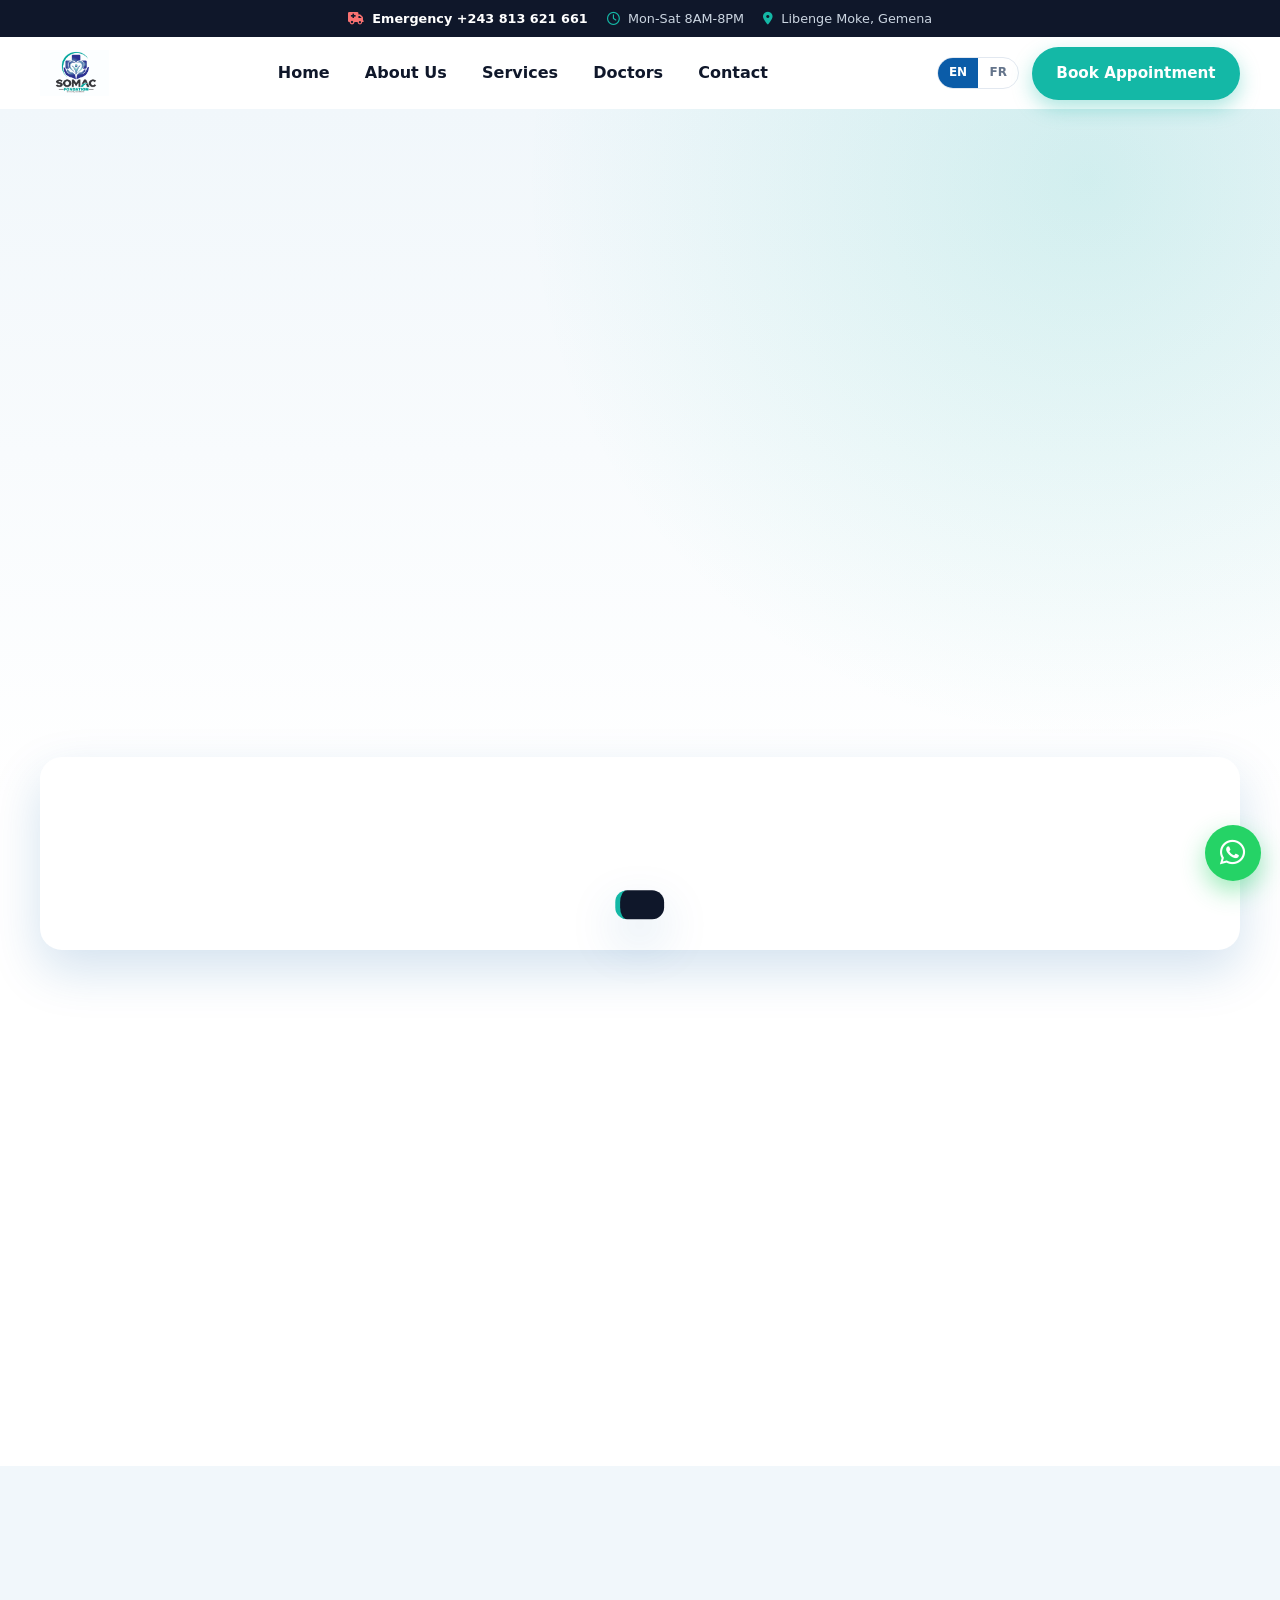
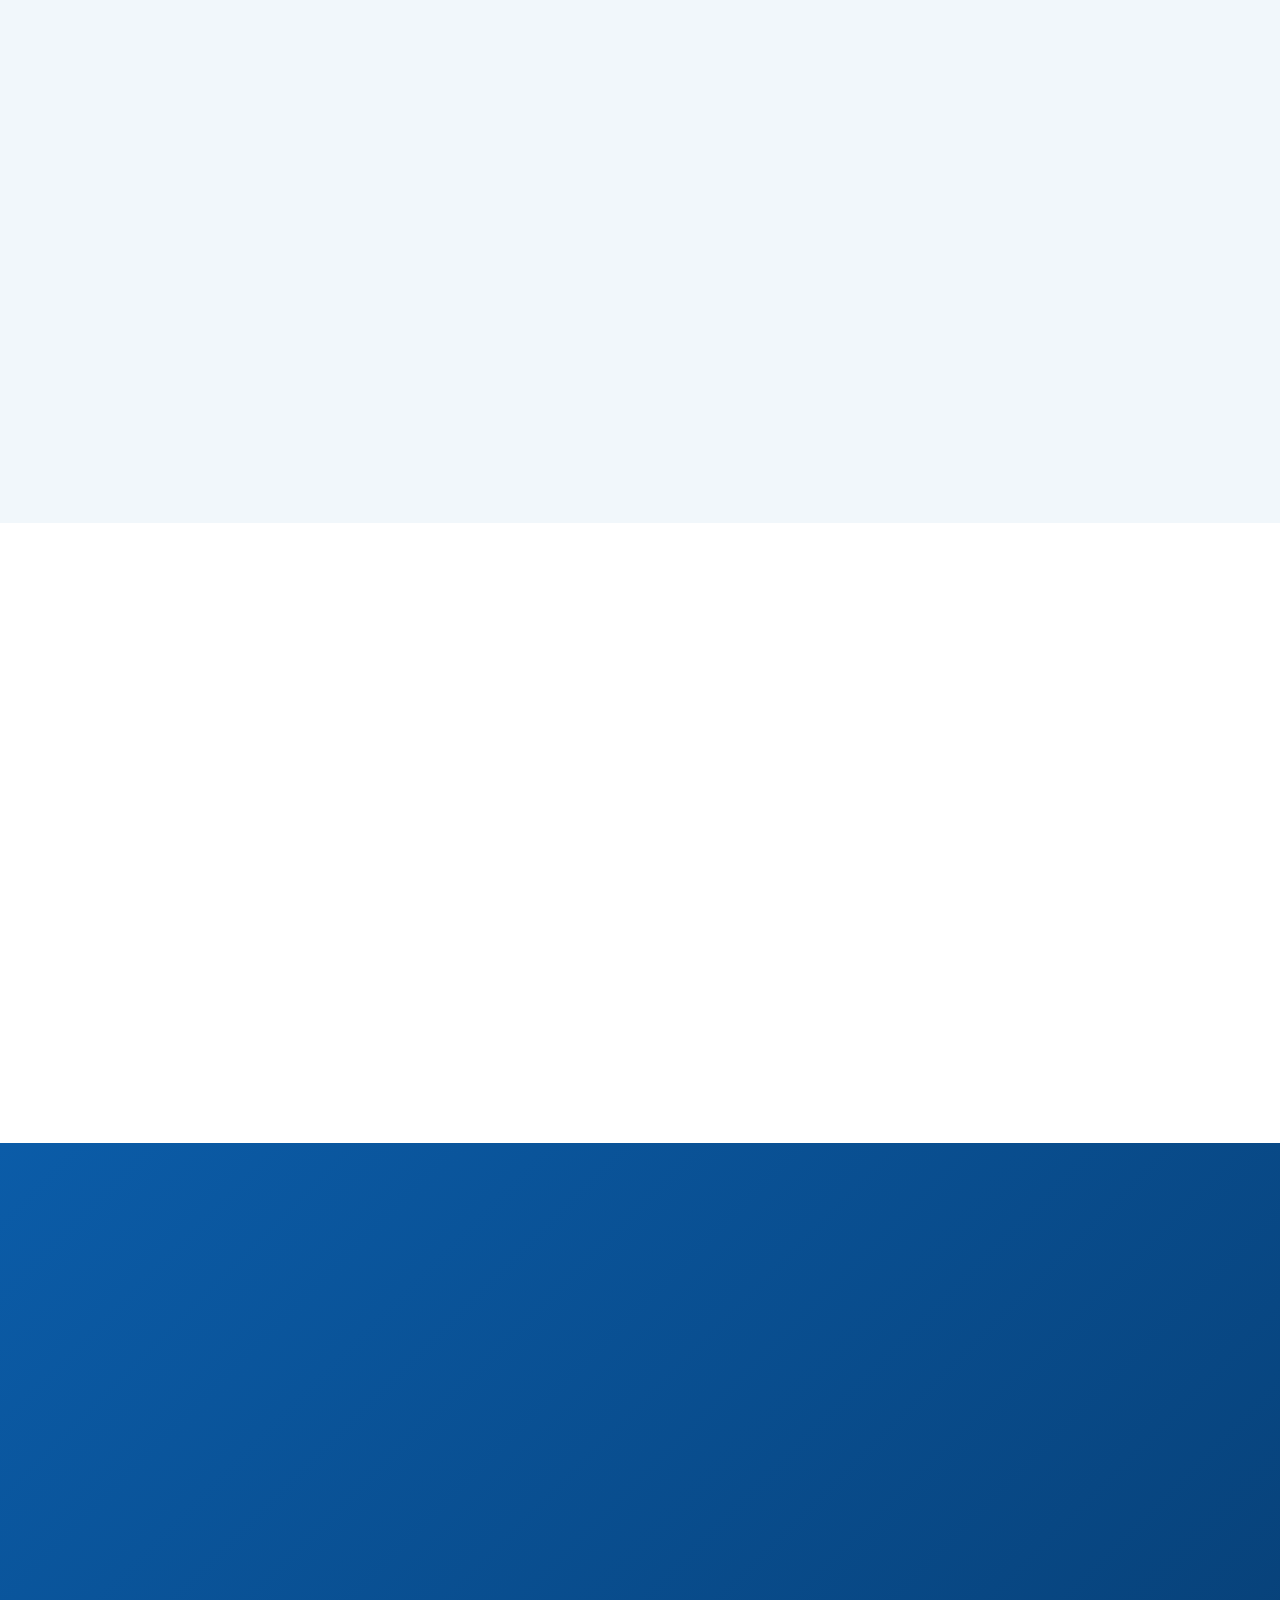
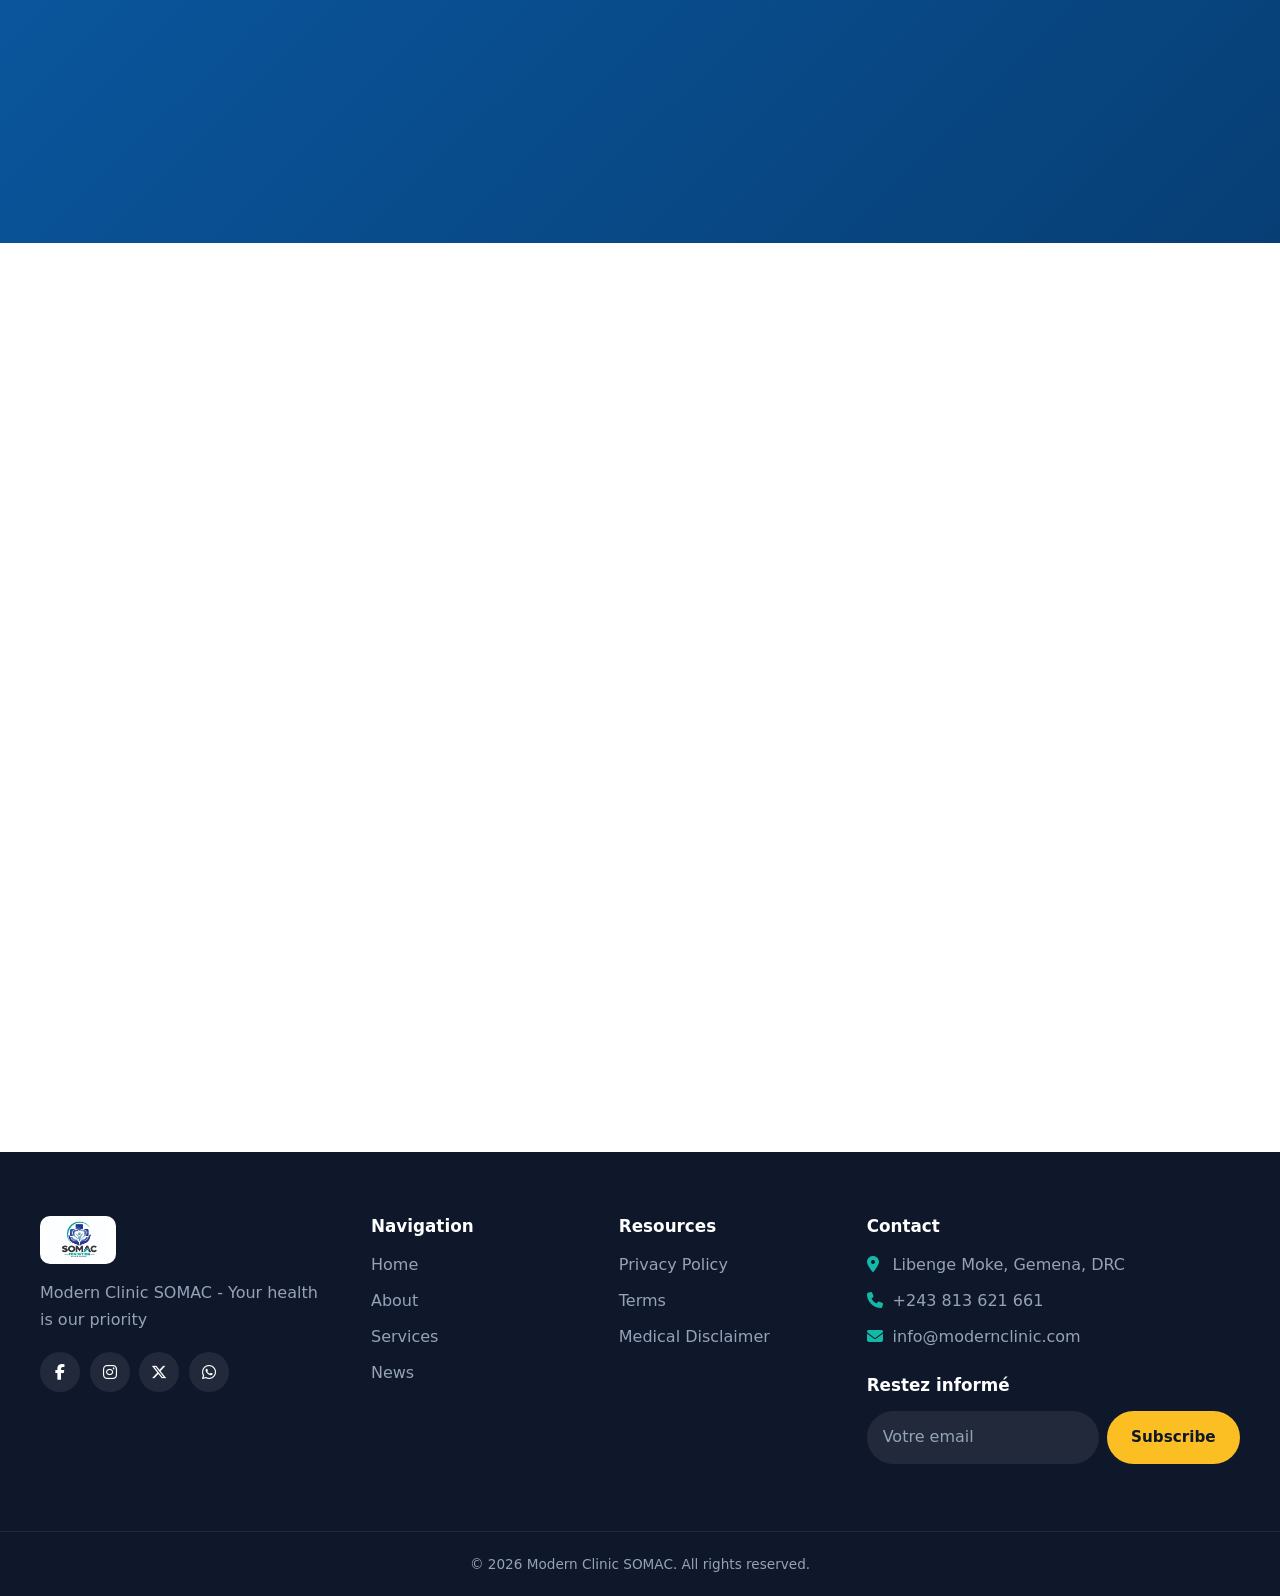
==== commit e1b0a165: "fix logo" ====
--- a/index.html
+++ b/index.html
@@ -37,7 +37,7 @@
   <header class="header" id="header">
     <div class="container header__inner">
       <a href="#home" class="logo">
-        <img src="./images/logo.png" alt="Modern Clinic SOMAC">
+        <img src="./images/logo.jpeg" alt="Modern Clinic SOMAC">
       </a>
 
       <nav class="nav" id="nav" aria-label="Main navigation">
@@ -315,7 +315,7 @@
   <footer class="footer">
     <div class="container footer__grid">
       <div class="footer__col">
-        <img src="./images/logo.png" alt="Modern Clinic SOMAC" class="footer__logo">
+        <img src="./images/logo.jpeg" alt="Modern Clinic SOMAC" class="footer__logo">
         <p>Modern Clinic SOMAC - Your health is our priority</p>
         <div class="social">
           <a href="#" aria-label="Facebook"><i class="fa-brands fa-facebook-f"></i></a>
--- a/CSS/style.css
+++ b/CSS/style.css
@@ -1,180 +1,336 @@
-:root {                               
-  --color-primary: #0d6efd;
-  --color-primary-dark: #0b5ed7;
-  --color-text: #1f2937;
-  --color-text-light: #6b7280;
-  --color-bg: #ffffff;
-  --color-bg-alt: #f8fafc;
-  --font-main: 'Segoe UI', Arial, sans-serif;
-}  
-
-* {
-  margin: 0;
-  padding: 0;
-  box-sizing: border-box; /* explained below */
-}
-
+/* =========================================================
+   Modern Clinic SOMAC - style.css  (mobile-first)
+   ========================================================= */
+
+/* 1. Design tokens */
+:root {
+  --blue: #0B5CA8;
+  --blue-dark: #084a88;
+  --teal: #14B8A6;
+  --teal-dark: #0f9a8a;
+  --dark: #0F172A;
+  --yellow: #FBBF24;
+  --white: #ffffff;
+  --soft: #F1F7FB;
+  --text: #334155;
+  --muted: #64748b;
+  --border: #e2e8f0;
+  --danger: #dc2626;
+
+  --radius: 16px;
+  --shadow: 0 10px 30px rgba(15, 23, 42, 0.08);
+  --shadow-lg: 0 20px 50px rgba(11, 92, 168, 0.18);
+  --ease: 0.3s ease;
+}
+
+/* 2. Reset & base */
+*, *::before, *::after { box-sizing: border-box; margin: 0; padding: 0; }
+html { scroll-behavior: smooth; scroll-padding-top: 90px; }
 body {
-  font-family: var(--font-main);
-  color: var(--color-text);
-  line-height: 1.6;
-}
-
-ul {
-  list-style: none; /* removes bullet points */
-}
-
-a {
-  text-decoration: none;
-  color: inherit; /* links take the color of their parent, not default blue */
-}
-
-img {
-  max-width: 100%;
-  display: block;
-}
-
-*{box-sizing: border-box;}
-
-.site-header {
-  background-color: lightgrey;
-  padding: 1rem 2rem;
-}
-
-.navbar {
-  display: flex;
-  justify-content: space-between;
-  align-items: center;
-  padding: 1rem 2rem;
-  background-color: var(--color-bg);
-  position: sticky;
-  top: 0;
-  z-index: 100; /* keeps navbar above other content when scrolling */
-  box-shadow: 0 2px 6px rgba(0, 0, 0, 0.08);
-  font-family: var(--font-main);
-}
-
-.navbar__logo {
-  font-size: 1.5rem;
-  font-weight: bold;
-  color: var(--color-primary);
-  text-decoration: none;
-}
-
-.navbar__links {
-  list-style: none;
-  display: flex;
-  gap: 2rem;
-}
-
-.navbar__links a {
-  text-decoration: none;
-  color: var(--color-text);
-  font-weight: 500;
-  transition: color 0.2s ease; /* smooth hover effect */
-}
-
-.navbar__links a:hover {
-  color: var(--color-primary);
-}
-
-.navbar__toggle {
-  display: none;
-  background: none;
-  border: none;
-  font-size: 1.5rem;
-  cursor: pointer;
-}
-
-/* Mobile styles */
-@media (max-width: 768px) {
-  .navbar__links {
-    display: none;
-    flex-direction: column;
-    position: absolute;
-    top: 100%;
-    left: 0;
-    width: 100%;
-    background-color: var(--color-bg);
-    padding: 1rem 2rem;
-    gap: 1rem;
-  }
-
-  .navbar__links.active {
-    display: flex;
-  }
-
-  .navbar__toggle {
-    display: block;
-  }
-}
-/* 1. The container: size, background image, layout */
+  font-family: "Plus Jakarta Sans", system-ui, sans-serif;
+  color: var(--text);
+  background: var(--white);
+  line-height: 1.65;
+  -webkit-font-smoothing: antialiased;
+  overflow-x: hidden;
+}
+img { max-width: 100%; display: block; }
+a { color: inherit; text-decoration: none; }
+ul { list-style: none; }
+button, input, select, textarea { font: inherit; }
+h1, h2, h3, h4 { color: var(--dark); line-height: 1.2; }
+
+:focus-visible { outline: 3px solid var(--teal); outline-offset: 2px; }
+
+.container { width: min(1200px, 100% - 2rem); margin-inline: auto; }
+.text-teal { color: var(--teal); }
+.sr-only {
+  position: absolute; width: 1px; height: 1px; overflow: hidden;
+  clip: rect(0 0 0 0); white-space: nowrap;
+}
+.skip-link {
+  position: absolute; left: -999px; top: 0; z-index: 2000;
+  background: var(--dark); color: #fff; padding: .6rem 1rem;
+}
+.skip-link:focus { left: 0; }
+
+/* 3. Buttons */
+.btn {
+  display: inline-flex; align-items: center; justify-content: center; gap: .5rem;
+  padding: .75rem 1.4rem; border-radius: 999px; border: 2px solid transparent;
+  font-weight: 700; font-size: .95rem; cursor: pointer;
+  transition: transform var(--ease), box-shadow var(--ease), background var(--ease), color var(--ease);
+}
+.btn:hover { transform: translateY(-2px); }
+.btn--teal { background: var(--teal); color: #fff; box-shadow: 0 8px 20px rgba(20, 184, 166, .35); }
+.btn--teal:hover { background: var(--teal-dark); }
+.btn--blue { background: var(--blue); color: #fff; }
+.btn--blue:hover { background: var(--blue-dark); }
+.btn--yellow { background: var(--yellow); color: var(--dark); }
+.btn--yellow:hover { background: #f5b30d; }
+.btn--outline { border-color: var(--blue); color: var(--blue); background: transparent; }
+.btn--outline:hover { background: var(--blue); color: #fff; }
+.btn--lg { padding: .95rem 1.8rem; font-size: 1rem; }
+.btn--sm { padding: .55rem 1.2rem; font-size: .85rem; }
+
+/* 4. Top emergency bar */
+.topbar { background: var(--dark); color: #cbd5e1; font-size: .8rem; }
+.topbar__inner {
+  display: flex; flex-wrap: wrap; justify-content: center; gap: .3rem 1.2rem; padding: .5rem 0;
+}
+.topbar i { color: var(--teal); margin-right: .25rem; }
+.topbar__emergency { color: #fff; font-weight: 700; }
+.topbar__emergency i { color: #f87171; animation: pulse 1.6s infinite; }
+.topbar__item:nth-child(n+2) { display: none; }
+
+/* 5. Header */
+.header {
+  position: sticky; top: 0; z-index: 1000; background: rgba(255,255,255,.96);
+  backdrop-filter: blur(10px); transition: box-shadow var(--ease);
+}
+.header.scrolled { box-shadow: 0 6px 24px rgba(15, 23, 42, .12); }
+.header__inner { display: flex; align-items: center; justify-content: space-between; gap: 1rem; min-height: 72px; }
+.logo img { height: 46px; width: auto; }
+.header__actions { display: flex; align-items: center; gap: .8rem; }
+.header__cta { display: none; }
+
+.lang { display: flex; border: 1px solid var(--border); border-radius: 999px; overflow: hidden; }
+.lang__btn {
+  border: 0; background: transparent; padding: .3rem .7rem; font-size: .75rem;
+  font-weight: 700; cursor: pointer; color: var(--muted);
+}
+.lang__btn.is-active { background: var(--blue); color: #fff; }
+
+/* Mobile nav (slide-down panel) */
+.nav {
+  position: absolute; top: 100%; left: 0; right: 0; background: #fff;
+  max-height: 0; overflow: hidden; transition: max-height .4s ease;
+  box-shadow: 0 14px 24px rgba(15, 23, 42, .08);
+}
+.nav.open { max-height: 480px; }
+.nav__list { display: flex; flex-direction: column; padding: 1rem; gap: .25rem; }
+.nav__link { display: block; padding: .8rem 1rem; border-radius: 10px; font-weight: 600; color: var(--dark); }
+.nav__link:hover, .nav__link.active { background: var(--soft); color: var(--blue); }
+.nav__cta-mobile { margin-top: .5rem; }
+.nav__cta-mobile .btn { width: 100%; }
+
+/* Hamburger */
+.hamburger { width: 42px; height: 42px; border: 0; background: var(--soft); border-radius: 12px; cursor: pointer;
+  display: flex; flex-direction: column; justify-content: center; align-items: center; gap: 5px; }
+.hamburger span { width: 20px; height: 2px; background: var(--blue); border-radius: 2px; transition: var(--ease); }
+.hamburger.open span:nth-child(1) { transform: translateY(7px) rotate(45deg); }
+.hamburger.open span:nth-child(2) { opacity: 0; }
+.hamburger.open span:nth-child(3) { transform: translateY(-7px) rotate(-45deg); }
+
+/* 6. Shared section styles */
+.section { padding: 4.5rem 0; }
+.section--soft { background: var(--soft); }
+.section--blue { background: linear-gradient(135deg, var(--blue), #073f75); color: #dbeafe; }
+.section--blue h2 { color: #fff; }
+.section__head { text-align: center; max-width: 640px; margin: 0 auto 3rem; }
+h2 { font-size: clamp(1.7rem, 4vw, 2.5rem); font-weight: 800; margin: .6rem 0 1rem; }
+.eyebrow {
+  display: inline-flex; align-items: center; gap: .5rem; padding: .35rem .9rem;
+  border-radius: 999px; background: rgba(20, 184, 166, .12); color: var(--teal-dark);
+  font-size: .8rem; font-weight: 700; text-transform: uppercase; letter-spacing: .06em;
+}
+.eyebrow--light { background: rgba(255,255,255,.15); color: #fff; }
+
+.grid { display: grid; gap: 1.5rem; }
+.card {
+  position: relative; background: #fff; border-radius: var(--radius); padding: 2rem;
+  box-shadow: var(--shadow); border: 1px solid var(--border);
+  transition: transform var(--ease), box-shadow var(--ease);
+}
+.card:hover { transform: translateY(-8px); box-shadow: var(--shadow-lg); }
+
+/* 7. Hero */
 .hero {
-  height: 100vh;
-  background: url('../images/clinic-hero.jpg') center/cover no-repeat;  /* Background image for the hero section */
-  display: flex;
-  flex-direction: column;
-  justify-content: center;
-  align-items: center;
-  position: relative;
-  text-align: center;
-  color: var(--color-light);
-}
-
-/* 2. The overlay: JUST a dark tint, nothing else */
-.hero::before {
-  content: "";
-  position: absolute;
-  top: 0;
-  left: 0;
-  right: 0;
-  bottom: 0;
-  background: rgba(0, 0, 0, 0.5);
-  z-index: 1;
-}
-
-/* 3. The content: sits above the overlay */
-.hero-content {
-  position: relative;
-  z-index: 2;
-}
-.btn {
-  display: inline-block;
-  padding: 0.75rem 1.5rem;
-  font-family: var(--font-main);
-  font-size: 1rem;
-  font-weight: 600;
-  border-radius: 8px;
-  cursor: pointer;
-  text-decoration: none;
-  text-align: center;
-  transition: background-color 0.2s ease, transform 0.1s ease;
-}
-
-.btn-primary {
-  background-color: var(--color-primary);
-  color: var(--color-light);
-  border: 2px solid var(--color-primary);
-}
-.btn-primary:hover {
-  background-color: color-mix(in srgb, var(--color-primary) 85%, black);
-  border-color: color-mix(in srgb, var(--color-primary) 85%, black);
-}
-
-.btn-secondary {
-  background-color: transparent;
-  color: var(--color-light);
-  border: 2px solid var(--color-light);
-}
-.btn-secondary:hover {
-  background-color: var(--color-light);
-  color: var(--color-primary);
-}
-
-.btn:active {
-  transform: scale(0.97);
-}
-.btn:focus-visible {
-  outline: 3px solid var(--color-light);
-  outline-offset: 2px;
+  background: radial-gradient(circle at 85% 10%, rgba(20,184,166,.15), transparent 45%),
+              linear-gradient(180deg, var(--soft), #fff);
+  padding: 3rem 0 4rem;
+}
+.hero__inner { display: grid; gap: 3rem; align-items: center; }
+.hero h1 { font-size: clamp(2.1rem, 6vw, 3.6rem); font-weight: 800; margin: 1rem 0; letter-spacing: -.02em; }
+.hero p { font-size: 1.1rem; max-width: 540px; color: var(--muted); }
+.hero__buttons { display: flex; flex-wrap: wrap; gap: 1rem; margin-top: 2rem; }
+
+.hero__media { position: relative; }
+.hero__img-wrap {
+  aspect-ratio: 4 / 4.2; border-radius: 28px; overflow: hidden;
+  background: linear-gradient(135deg, var(--blue), var(--teal)); box-shadow: var(--shadow-lg);
+}
+.hero__img-wrap img { width: 100%; height: 100%; object-fit: cover; }
+.hero__card {
+  position: absolute; left: -.5rem; bottom: 1.5rem; display: flex; align-items: center; gap: .9rem;
+  background: #fff; padding: .9rem 1.2rem; border-radius: 14px; box-shadow: var(--shadow-lg);
+  animation: float 4s ease-in-out infinite;
+}
+.hero__card-icon {
+  width: 46px; height: 46px; border-radius: 12px; display: grid; place-items: center;
+  background: var(--teal); color: #fff; font-size: 1.2rem;
+}
+.hero__card strong { display: block; color: var(--dark); }
+.hero__card small { color: var(--muted); }
+
+/* 8. Stats */
+.stats { margin-top: -2.5rem; position: relative; z-index: 2; }
+.stats__grid {
+  display: grid; grid-template-columns: repeat(2, 1fr); gap: 1rem;
+  background: #fff; border-radius: 22px; padding: 1.5rem; box-shadow: var(--shadow-lg);
+}
+.stat { text-align: center; padding: 1rem .5rem; }
+.stat i { font-size: 1.5rem; color: var(--teal); margin-bottom: .5rem; }
+.stat h3 { font-size: 2rem; color: var(--blue); font-weight: 800; }
+.stat p { color: var(--muted); font-weight: 600; }
+
+/* 9. About */
+.about { display: grid; gap: 2.5rem; align-items: center; }
+.checklist { margin-top: 1.2rem; display: grid; gap: .6rem; }
+.checklist i { color: var(--teal); margin-right: .5rem; }
+.about__cards { display: grid; grid-template-columns: repeat(2, 1fr); gap: 1rem; }
+.mini-card {
+  background: var(--soft); border-radius: var(--radius); padding: 1.4rem;
+  border: 1px solid var(--border); transition: var(--ease);
+}
+.mini-card:hover { background: var(--blue); }
+.mini-card:hover span, .mini-card:hover h4 { color: #fff; }
+.mini-card span { font-size: 1.8rem; font-weight: 800; color: var(--teal); }
+.mini-card h4 { margin-top: .3rem; font-size: 1rem; }
+
+/* 10. Services */
+.card__num {
+  position: absolute; top: 1.2rem; right: 1.5rem; font-size: 2.6rem; font-weight: 800;
+  color: rgba(11, 92, 168, .1);
+}
+.service__icon {
+  width: 64px; height: 64px; border-radius: 18px; display: grid; place-items: center;
+  font-size: 1.6rem; color: #fff; background: linear-gradient(135deg, var(--blue), var(--teal));
+  margin-bottom: 1.2rem;
+}
+.service h3 { font-size: 1.25rem; margin-bottom: .2rem; }
+.service__fr { color: var(--teal-dark); font-style: italic; font-size: .9rem; margin-bottom: .6rem; }
+.link { display: inline-flex; align-items: center; gap: .5rem; margin-top: 1rem; font-weight: 700; color: var(--blue); }
+.link i { transition: transform var(--ease); }
+.link:hover i { transform: translateX(5px); }
+
+/* 11. Doctors */
+.doctor { text-align: center; padding: 1.5rem; }
+.doctor__photo {
+  width: 120px; height: 120px; margin: 0 auto 1rem; border-radius: 50%;
+  display: grid; place-items: center; font-size: 3rem; color: var(--blue);
+  background: linear-gradient(135deg, var(--soft), #d9f3ef); border: 4px solid #fff;
+  box-shadow: 0 0 0 3px var(--teal);
+}
+.doctor h3 { font-size: 1.1rem; }
+.doctor p { color: var(--muted); margin-bottom: 1rem; font-size: .9rem; }
+
+/* 12. Forms (shared) */
+.form { display: grid; gap: 1rem; background: var(--soft); padding: 1.8rem; border-radius: 22px; border: 1px solid var(--border); }
+.form--white { background: #fff; box-shadow: var(--shadow-lg); border: 0; }
+.field { display: flex; flex-direction: column; gap: .35rem; }
+.field label { font-weight: 700; font-size: .85rem; color: var(--dark); }
+.field input, .field select, .field textarea {
+  width: 100%; padding: .85rem 1rem; border-radius: 12px; border: 1.5px solid var(--border);
+  background: #fff; color: var(--dark); transition: border-color var(--ease), box-shadow var(--ease);
+}
+.field input:focus, .field select:focus, .field textarea:focus {
+  outline: none; border-color: var(--teal); box-shadow: 0 0 0 4px rgba(20, 184, 166, .15);
+}
+.field.invalid input, .field.invalid select, .field.invalid textarea { border-color: var(--danger); }
+.error { color: var(--danger); font-size: .78rem; min-height: 1em; }
+
+/* 13. Appointment */
+.appointment { display: grid; gap: 2.5rem; align-items: center; }
+.appointment__phone { margin-top: 1.5rem; font-size: 1.3rem; font-weight: 800; color: #fff; }
+.appointment__phone i { color: var(--teal); margin-right: .4rem; }
+
+/* 14. Contact */
+.contact { display: grid; gap: 2rem; }
+.info-list { display: grid; gap: 1.1rem; margin-bottom: 1.5rem; }
+.info-list li { display: flex; gap: 1rem; align-items: flex-start; }
+.info-list i {
+  width: 46px; height: 46px; flex-shrink: 0; display: grid; place-items: center;
+  border-radius: 12px; background: rgba(20,184,166,.12); color: var(--teal-dark);
+}
+.info-list strong { display: block; color: var(--dark); }
+.info-list a:hover { color: var(--blue); }
+.map { border-radius: var(--radius); overflow: hidden; box-shadow: var(--shadow); }
+.map iframe { width: 100%; height: 260px; border: 0; display: block; }
+
+/* 15. Footer */
+.footer { background: var(--dark); color: #94a3b8; padding-top: 4rem; }
+.footer__grid { display: grid; gap: 2.5rem; padding-bottom: 3rem; }
+.footer h4 { color: #fff; margin-bottom: 1rem; font-size: 1.05rem; }
+.footer__logo { height: 48px; width: auto; margin-bottom: 1rem; background: #fff; padding: 4px 8px; border-radius: 10px; }
+.footer li { margin-bottom: .6rem; }
+.footer a:hover { color: var(--teal); }
+.footer__contact i { color: var(--teal); width: 1.3rem; }
+.social { display: flex; gap: .6rem; margin-top: 1.2rem; }
+.social a {
+  width: 40px; height: 40px; display: grid; place-items: center; border-radius: 50%;
+  background: rgba(255,255,255,.08); color: #fff; transition: var(--ease);
+}
+.social a:hover { background: var(--teal); color: #fff; transform: translateY(-3px); }
+.newsletter__title { margin-top: 1.5rem; }
+.newsletter { display: flex; gap: .5rem; }
+.newsletter input {
+  flex: 1; min-width: 0; padding: .75rem 1rem; border-radius: 999px; border: 0;
+  background: rgba(255,255,255,.08); color: #fff;
+}
+.newsletter input::placeholder { color: #94a3b8; }
+.error--footer { display: block; margin-top: .4rem; color: #fca5a5; }
+.footer__bottom { border-top: 1px solid rgba(255,255,255,.08); padding: 1.3rem 0; text-align: center; font-size: .85rem; }
+
+/* 16. Floating WhatsApp + toast */
+.wa-float {
+  position: fixed; right: 1.2rem; bottom: 1.2rem; z-index: 900; width: 56px; height: 56px;
+  border-radius: 50%; display: grid; place-items: center; font-size: 1.8rem; color: #fff;
+  background: #25D366; box-shadow: 0 10px 25px rgba(37, 211, 102, .45); animation: pulse 2s infinite;
+}
+.toast {
+  position: fixed; left: 50%; bottom: 1.5rem; z-index: 3000; max-width: calc(100% - 2rem);
+  transform: translate(-50%, 150%); background: var(--dark); color: #fff;
+  padding: .9rem 1.4rem; border-radius: 12px; font-weight: 600; box-shadow: var(--shadow-lg);
+  border-left: 5px solid var(--teal); transition: transform .4s ease;
+}
+.toast.show { transform: translate(-50%, 0); }
+.toast.error-toast { border-left-color: var(--danger); }
+
+/* 17. Animations */
+@keyframes float { 0%, 100% { transform: translateY(0); } 50% { transform: translateY(-10px); } }
+@keyframes pulse { 0%, 100% { opacity: 1; } 50% { opacity: .55; } }
+
+@media (prefers-reduced-motion: reduce) {
+  *, *::before, *::after { animation: none !important; transition: none !important; scroll-behavior: auto !important; }
+}
+
+/* =========================================================
+   Tablet and up
+   ========================================================= */
+@media (min-width: 640px) {
+  .topbar__item:nth-child(n+2) { display: inline; }
+  .grid--4 { grid-template-columns: repeat(2, 1fr); }
+  .form { grid-template-columns: 1fr 1fr; }
+  .form--white .field--full, .form .field--full { grid-column: 1 / -1; }
+  #contactForm { grid-template-columns: 1fr; }
+}
+
+@media (min-width: 900px) {
+  .grid--3 { grid-template-columns: repeat(3, 1fr); }
+  .hero__inner { grid-template-columns: 1.1fr 1fr; }
+  .stats__grid { grid-template-columns: repeat(4, 1fr); padding: 2rem; }
+  .about, .appointment, .contact { grid-template-columns: 1fr 1fr; gap: 3.5rem; }
+  .footer__grid { grid-template-columns: 1.4fr 1fr 1fr 1.4fr; }
+  .section { padding: 6rem 0; }
+}
+
+/* Desktop nav replaces hamburger */
+@media (min-width: 1000px) {
+  .hamburger, .nav__cta-mobile { display: none; }
+  .header__cta { display: inline-flex; }
+  .nav { position: static; max-height: none; overflow: visible; background: transparent; box-shadow: none; }
+  .nav__list { flex-direction: row; padding: 0; gap: .2rem; }
+  .nav__link { padding: .55rem 1rem; }
+  .grid--4 { grid-template-columns: repeat(4, 1fr); }
 }
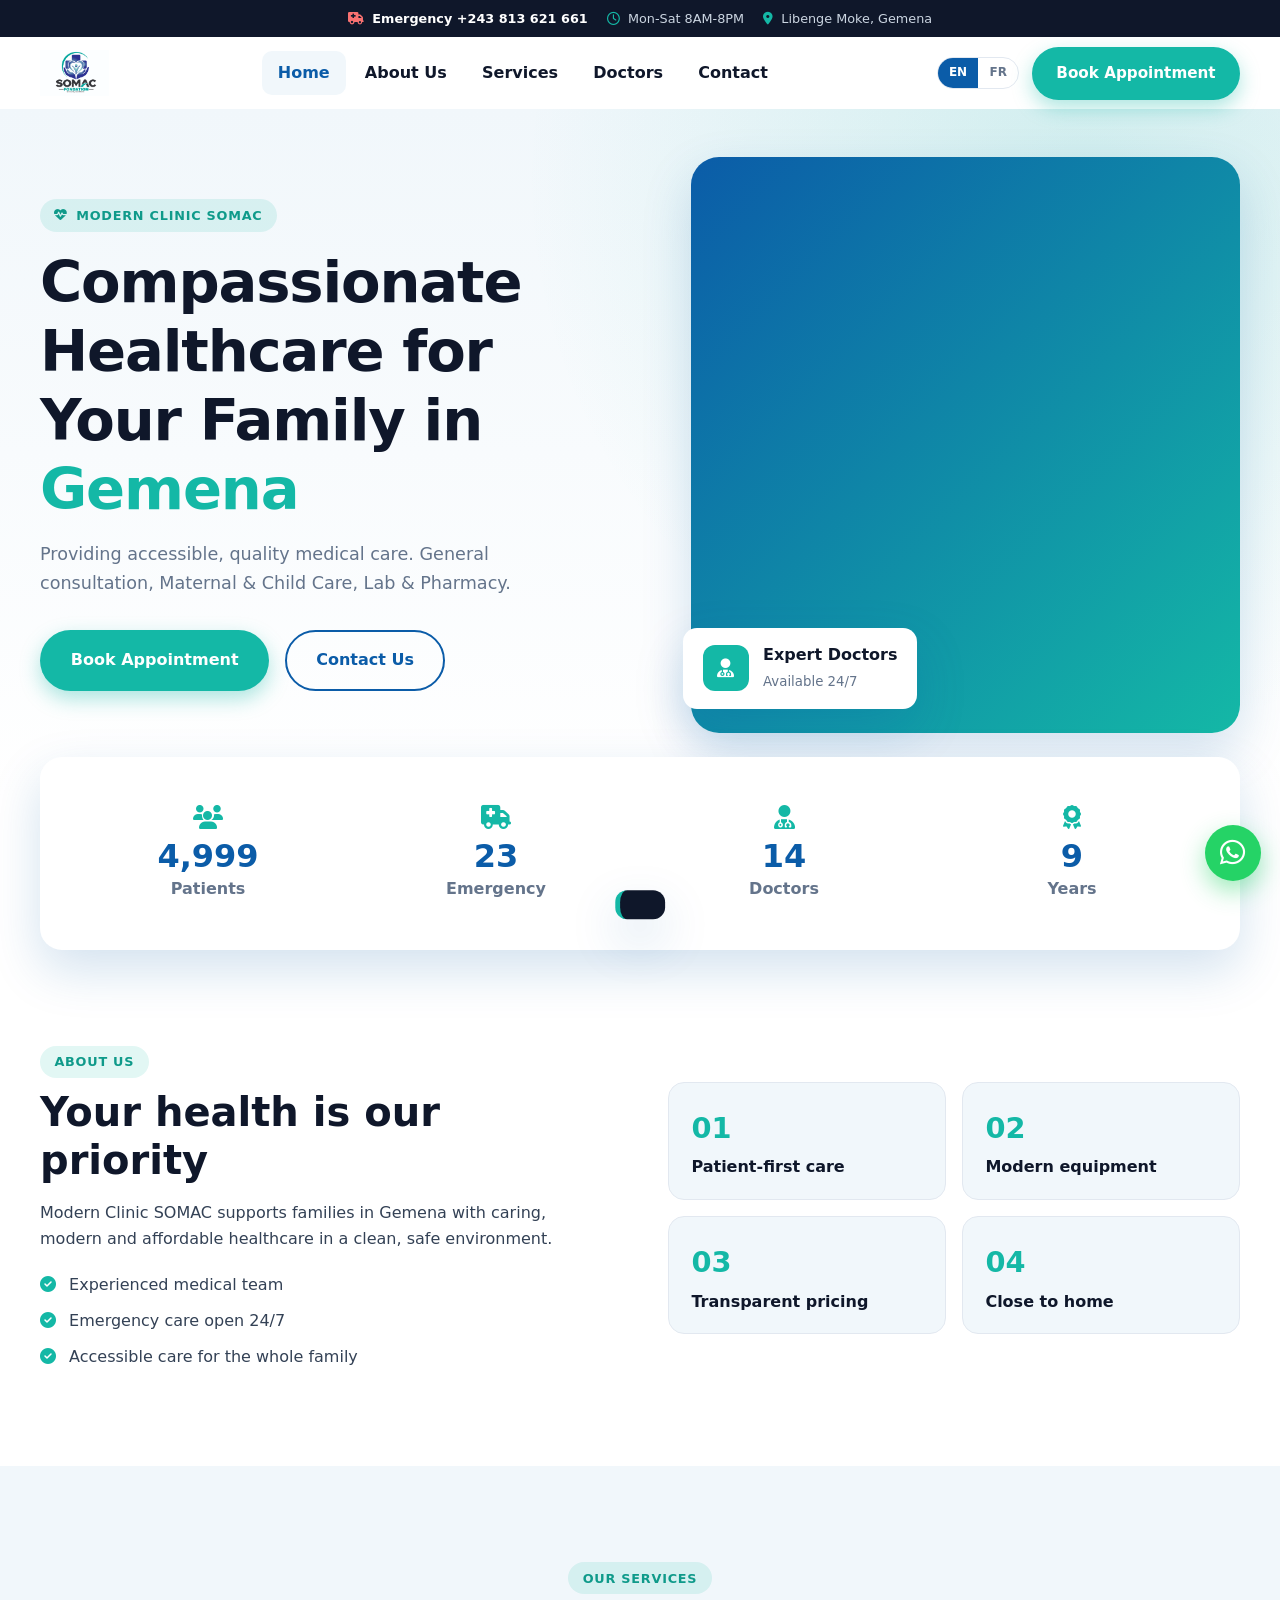
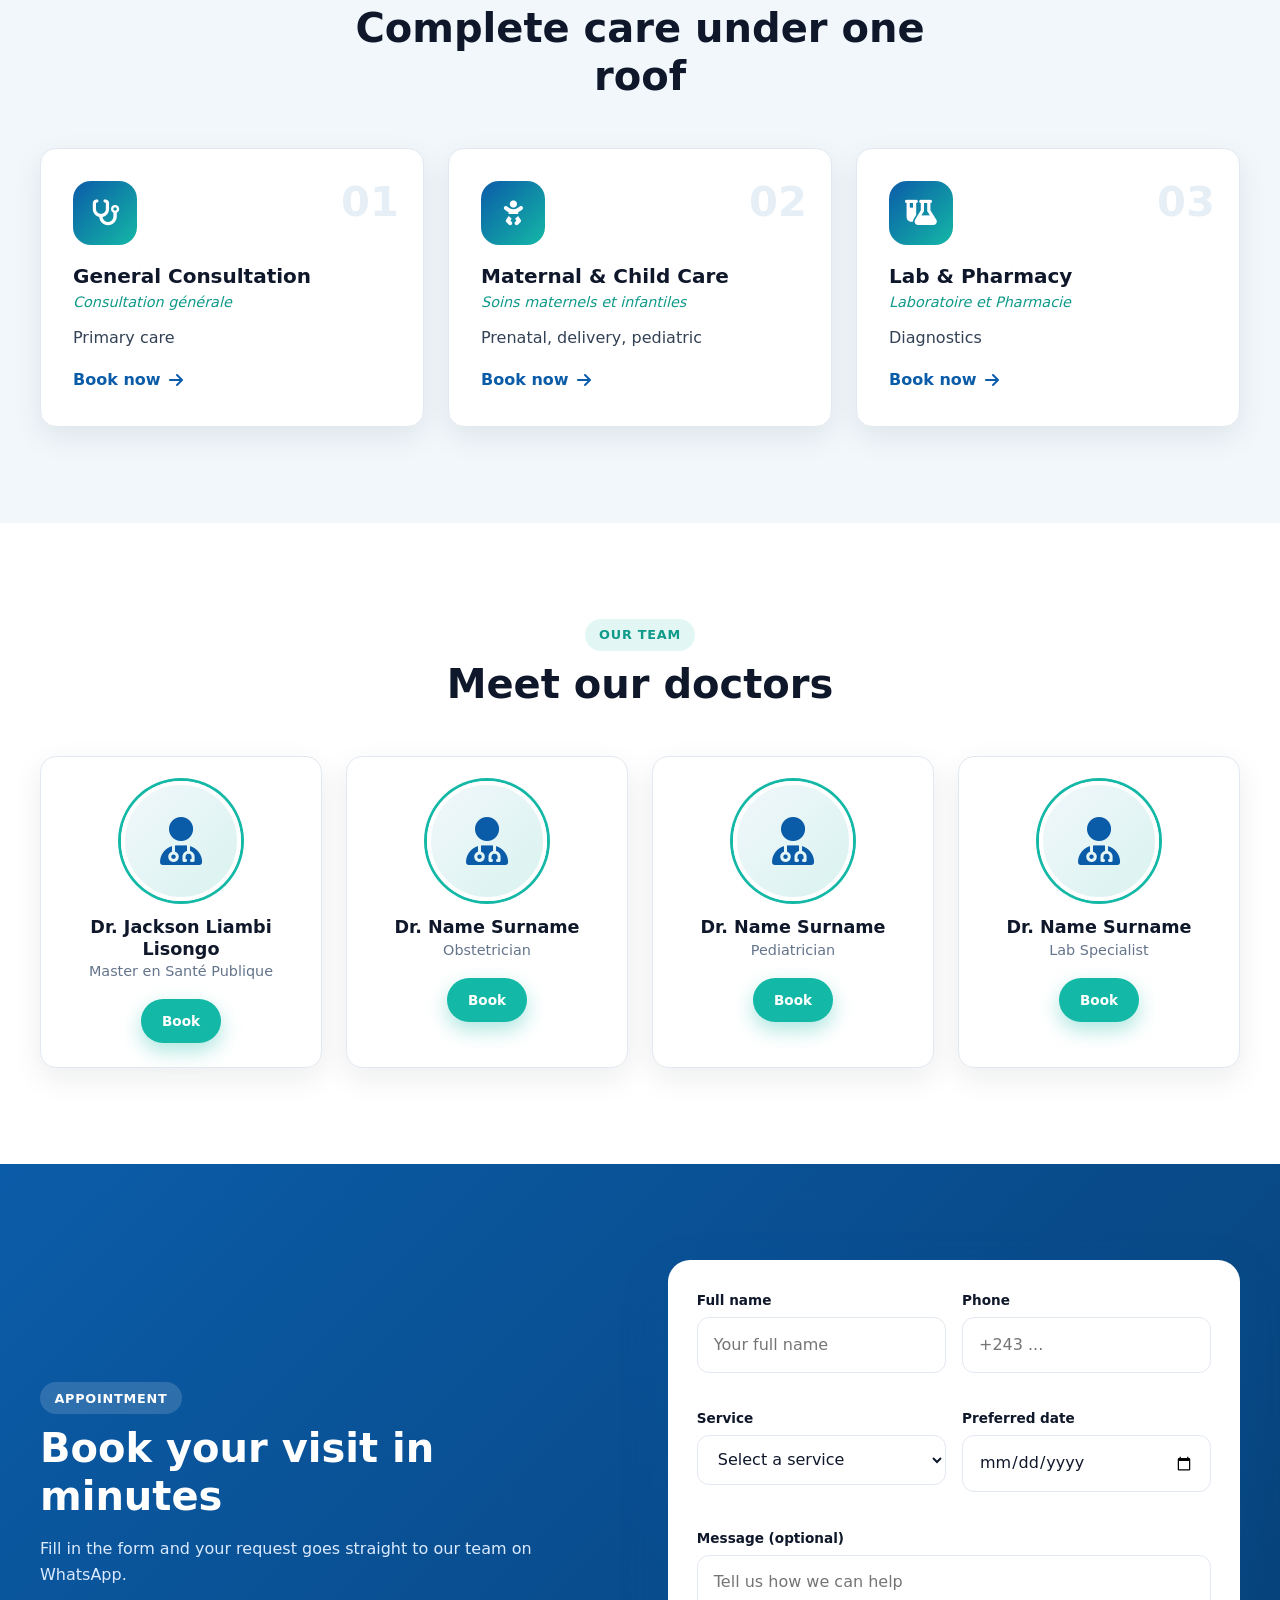
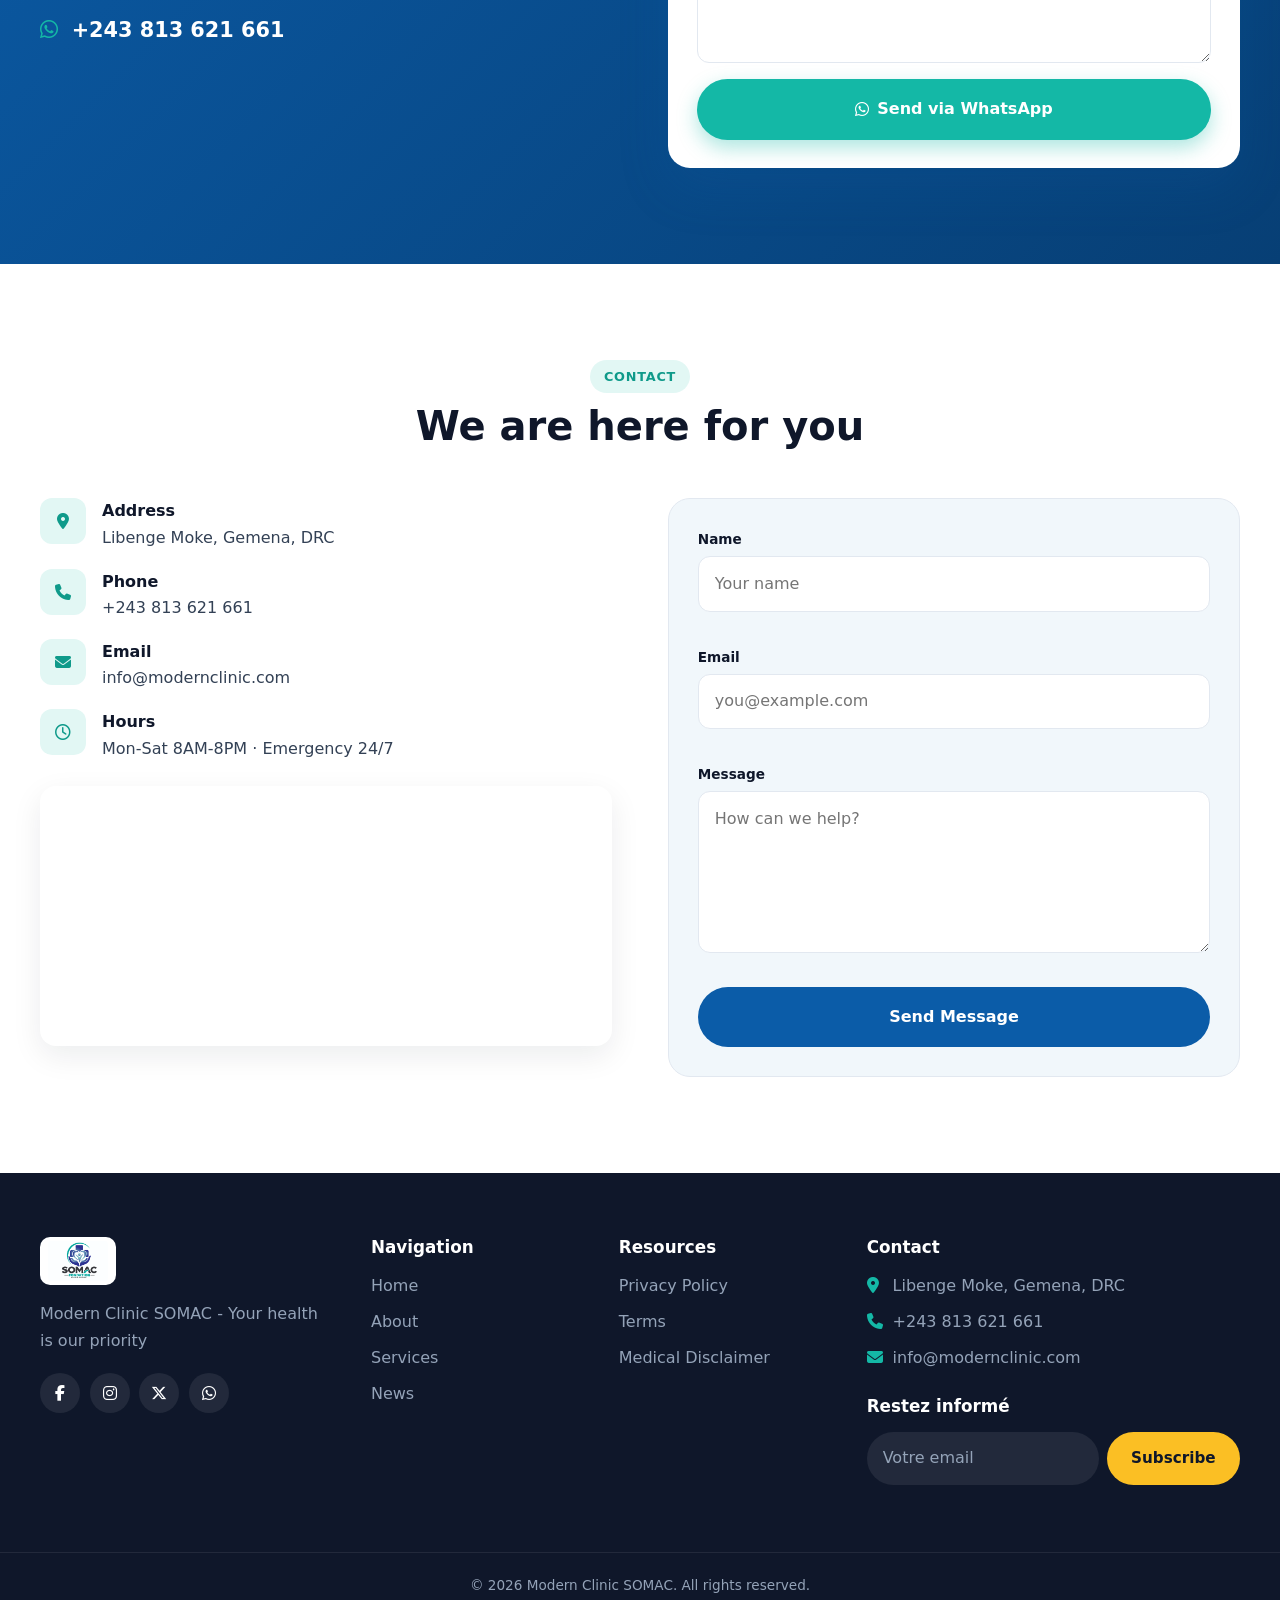
==== commit 76da63fc: "update Dr Jackson Name and function" ====
--- a/index.html
+++ b/index.html
@@ -192,9 +192,9 @@
           <!-- Placeholder doctors: replace names and add real photos later -->
           <article class="card doctor" data-aos="fade-up">
             <div class="doctor__photo"><i class="fa-solid fa-user-doctor"></i></div>
-            <h3>Dr. Name Surname</h3>
-            <p data-fr="Médecin généraliste">General Practitioner</p>
-            <a href="#appointment" class="btn btn--teal btn--sm" data-doctor="Dr. Name Surname (General Practitioner)" data-fr="Réserver">Book</a>
+            <h3>Dr. Jackson Liambi Lisongo</h3>
+            <p data-fr="Santé Publique">Master en Santé Publique</p>
+            <a href="#appointment" class="btn btn--teal btn--sm" data-doctor="Dr. Jackson Liambi LISONGO (Master en Santé Publique)" data-fr="Réserver">Book</a>
           </article>
           <article class="card doctor" data-aos="fade-up" data-aos-delay="100">
             <div class="doctor__photo"><i class="fa-solid fa-user-doctor"></i></div>
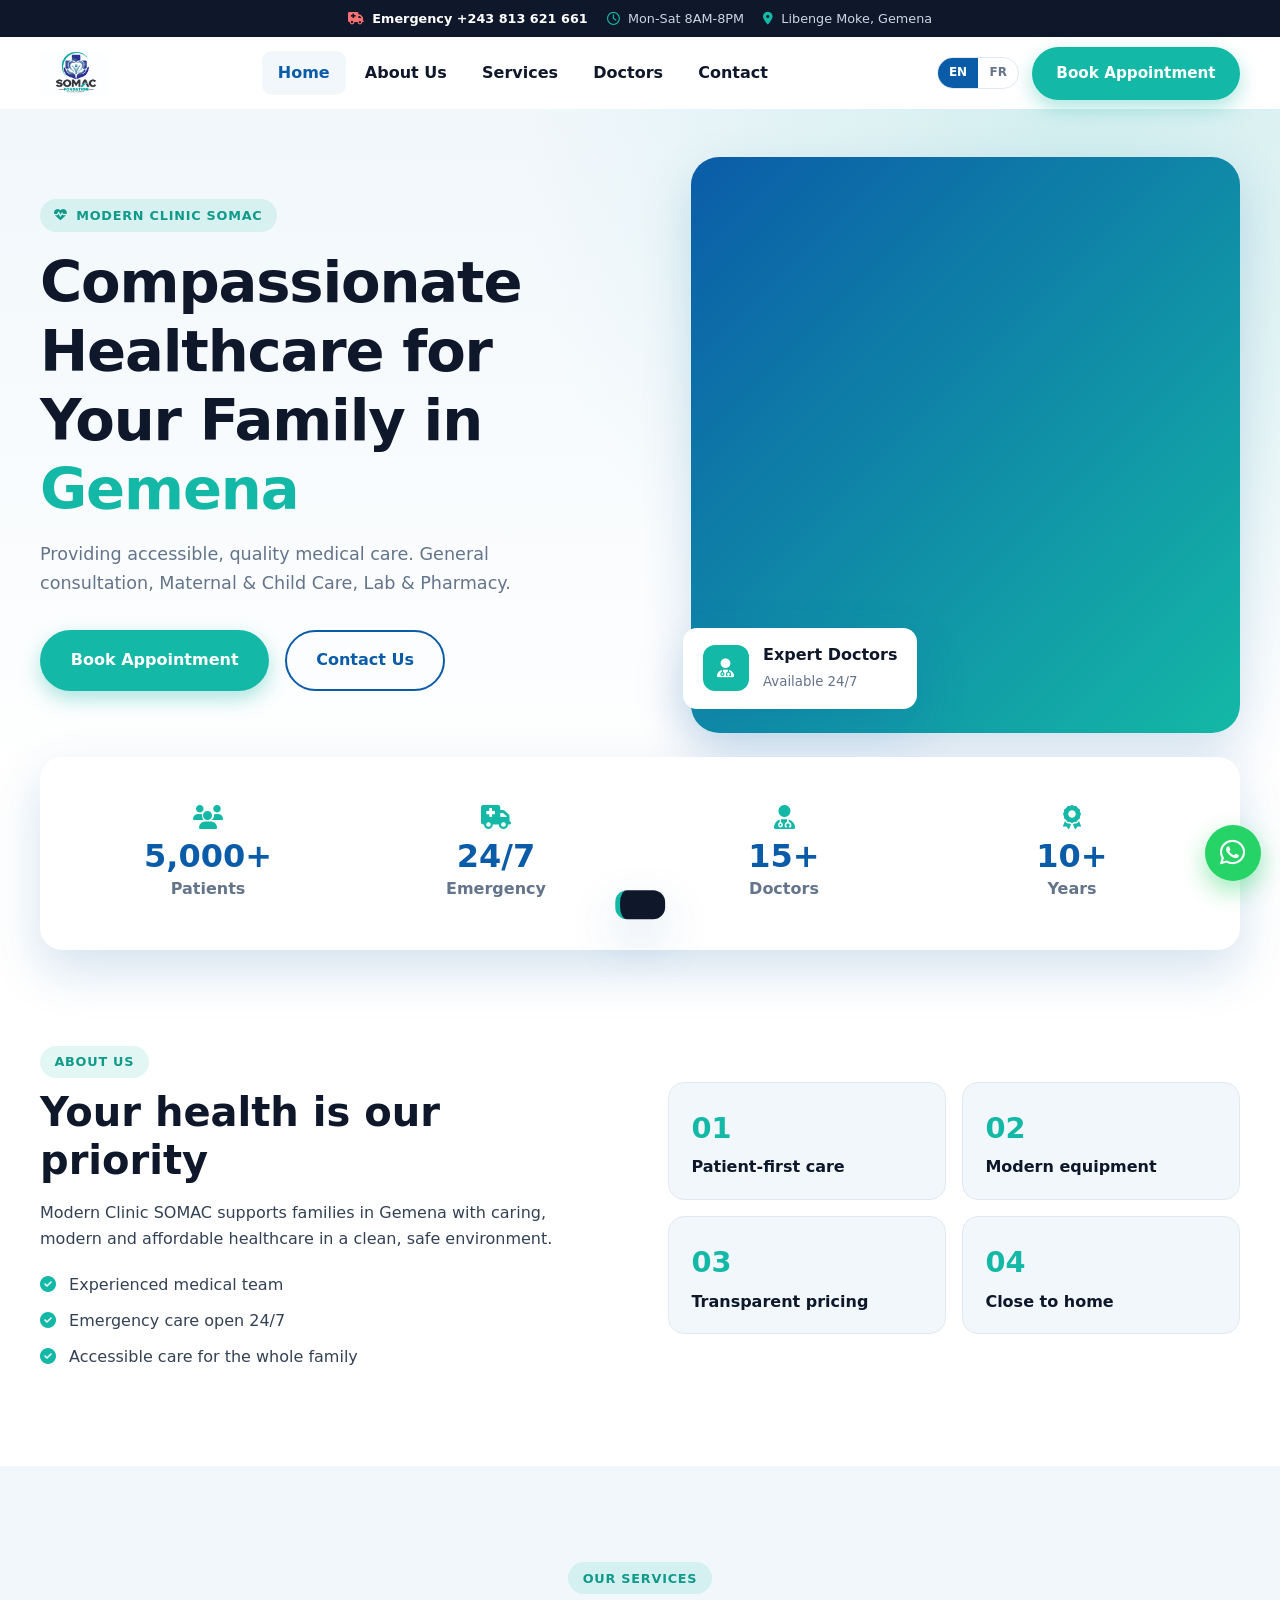
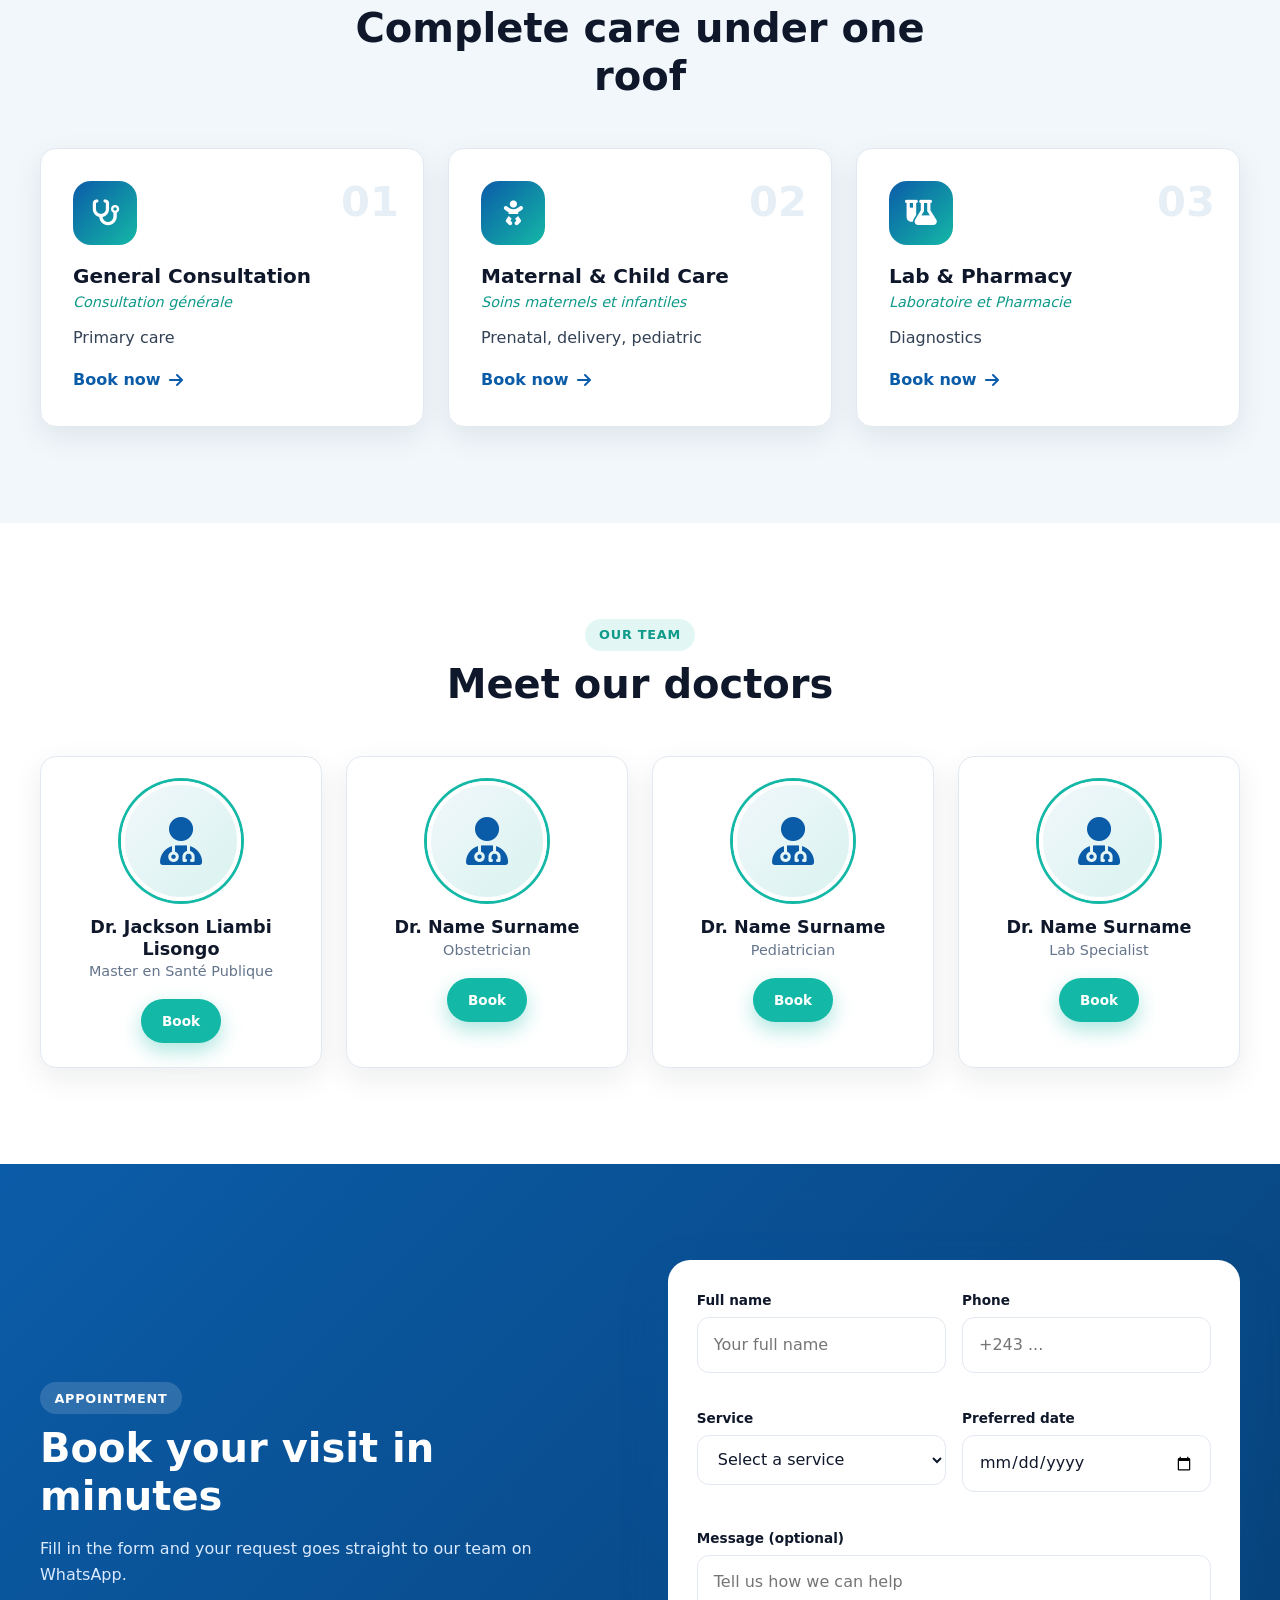
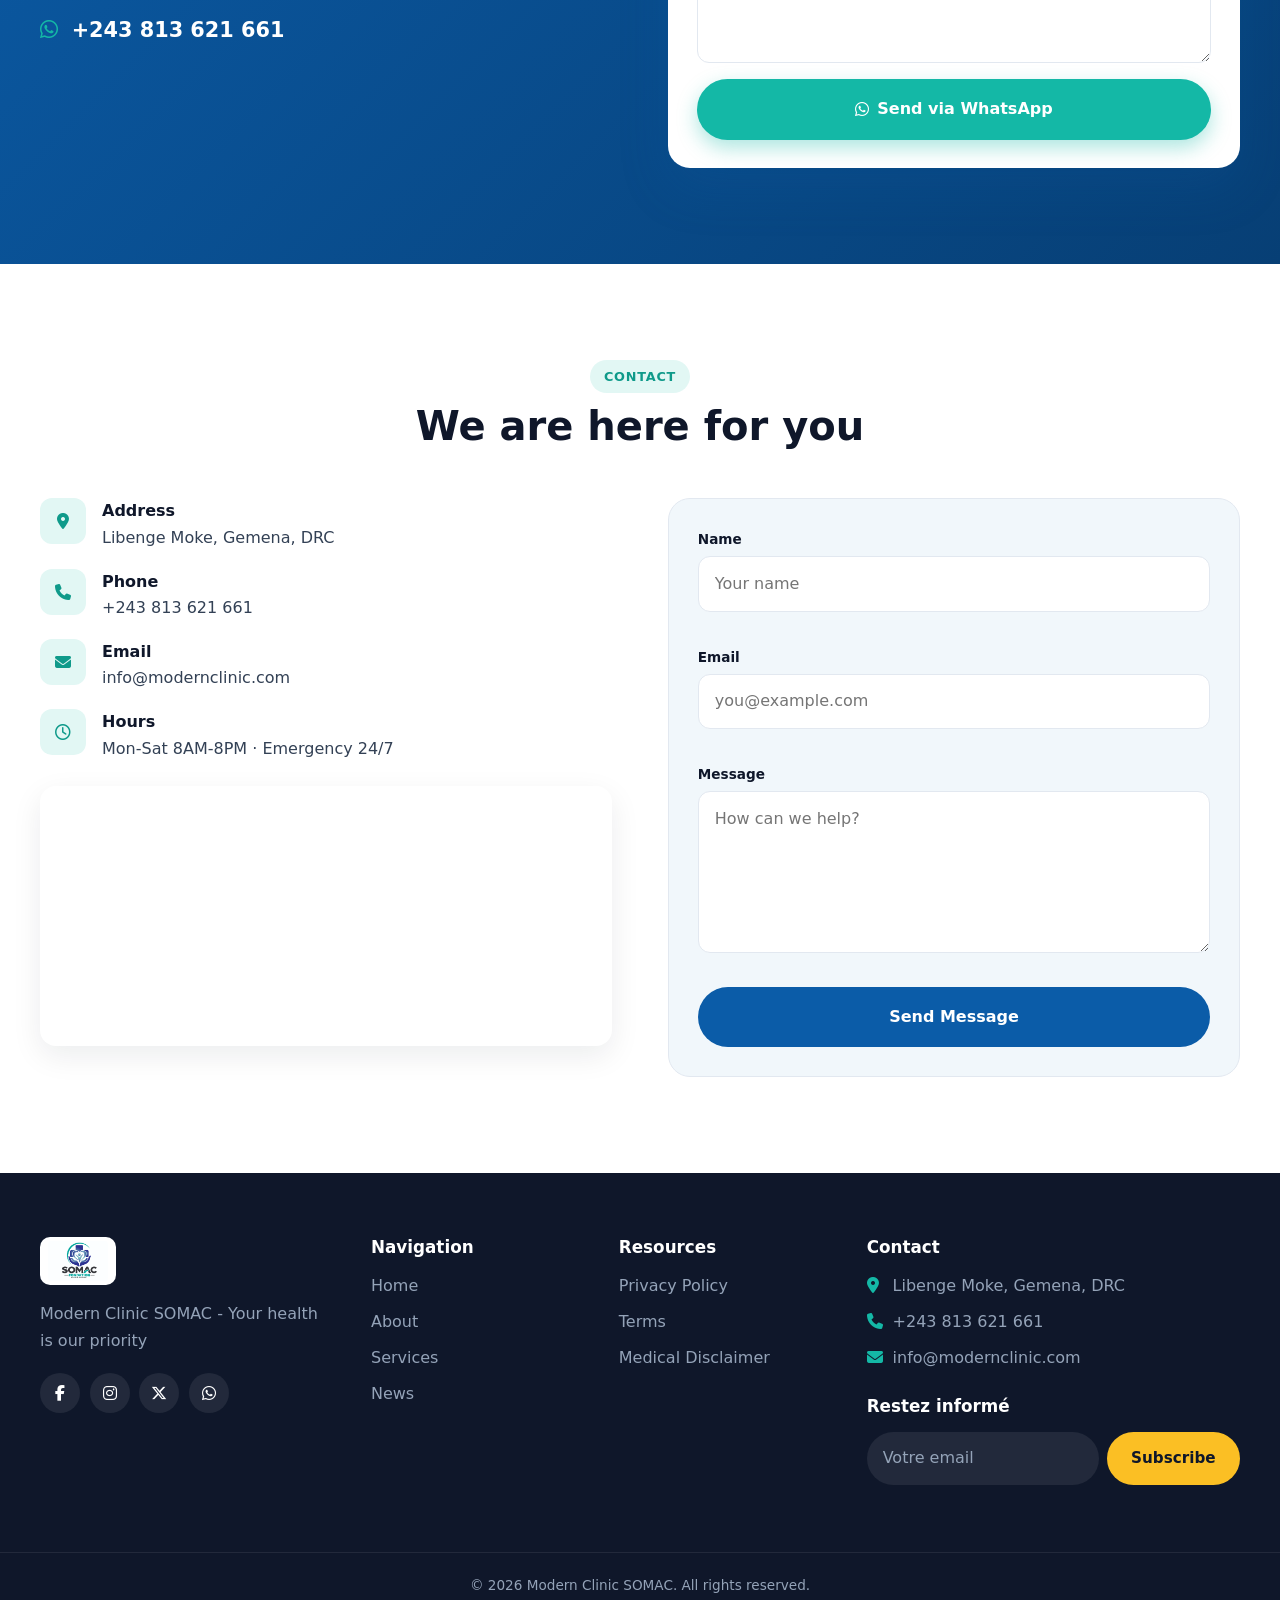
==== commit 60506b54: "Added privacy,  terms and disclaimer pages" ====
--- a/index.html
+++ b/index.html
@@ -338,9 +338,9 @@
       <div class="footer__col">
         <h4 data-fr="Ressources">Resources</h4>
         <ul>
-          <li><a href="#" data-fr="Politique de confidentialité">Privacy Policy</a></li>
-          <li><a href="#" data-fr="Conditions d'utilisation">Terms</a></li>
-          <li><a href="#" data-fr="Avertissement médical">Medical Disclaimer</a></li>
+          <li><a href="privacy-policy.html" data-fr="Politique de confidentialité">Privacy Policy</a></li>
+          <li><a href="terms.html" data-fr="Conditions d'utilisation">Terms</a></li>
+          <li><a href="medical-disclaimer.html" data-fr="Avertissement médical">Medical Disclaimer</a></li>
         </ul>
       </div>
 
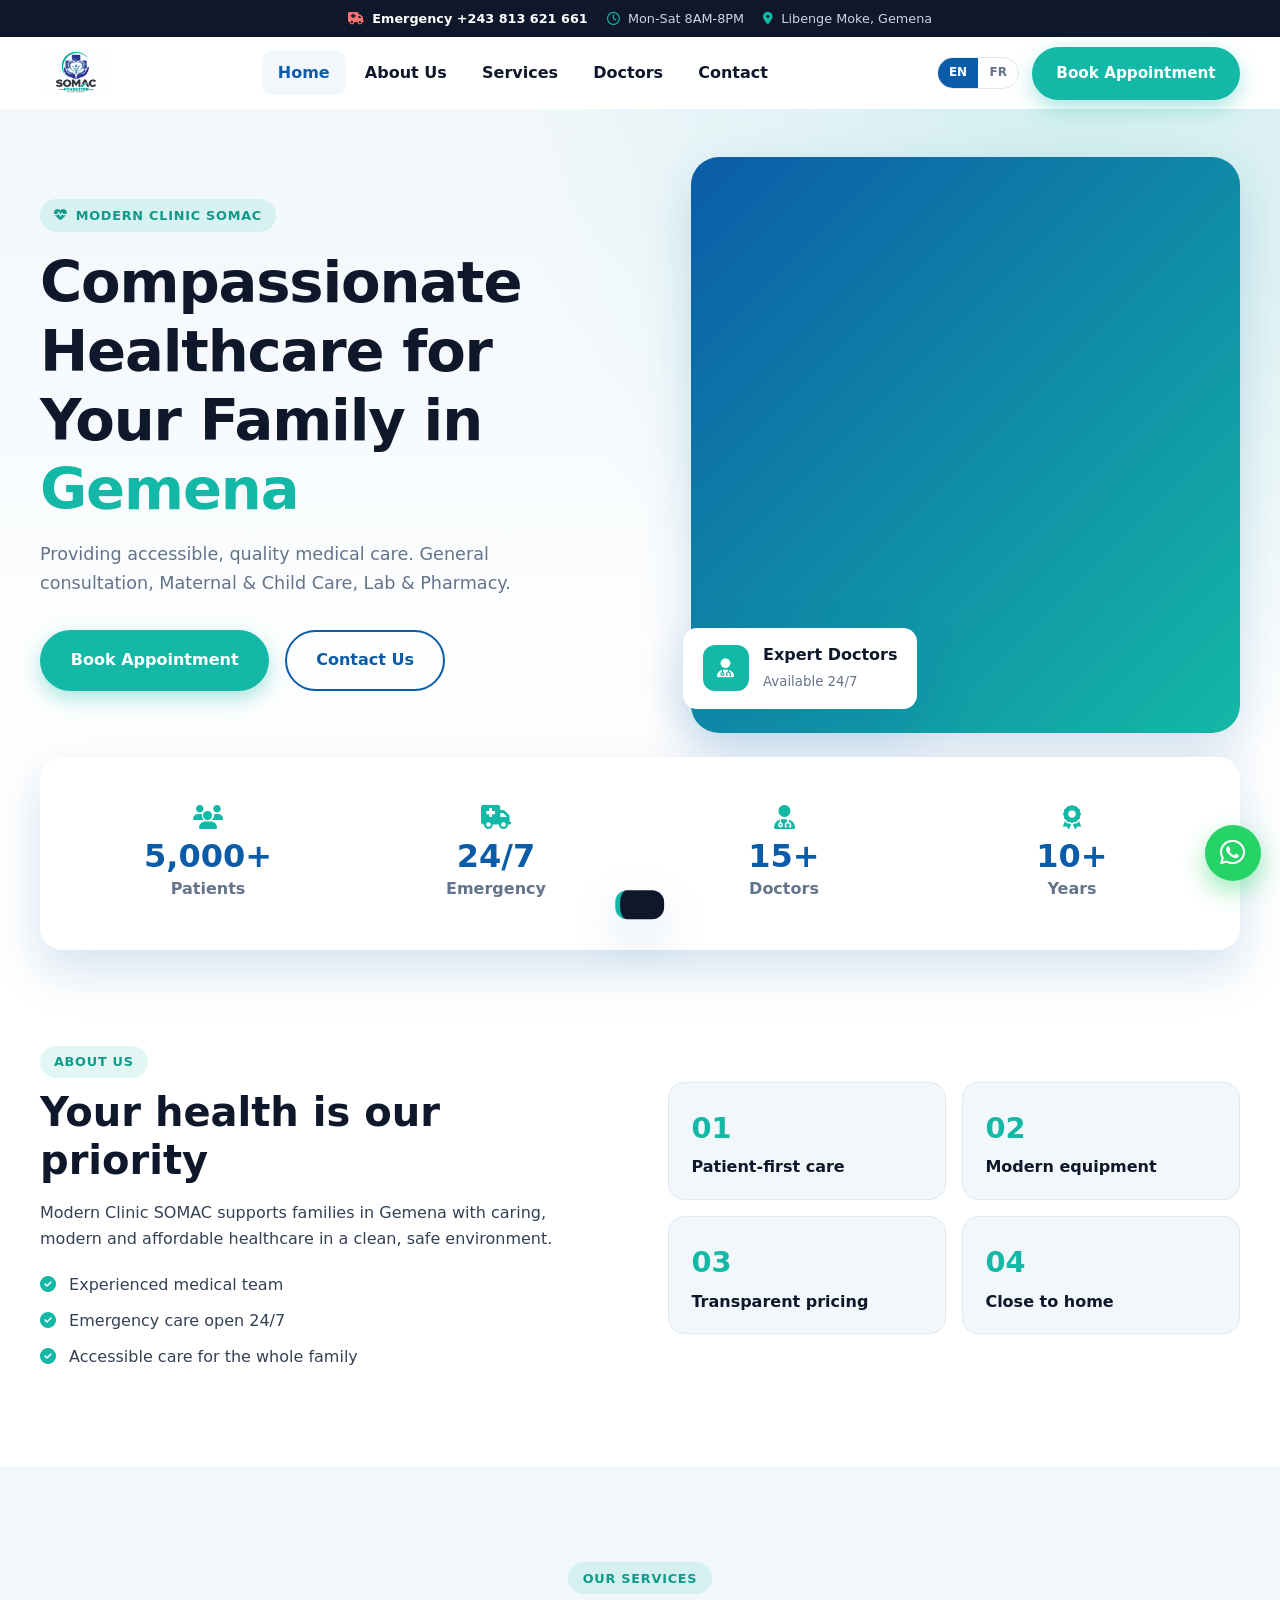
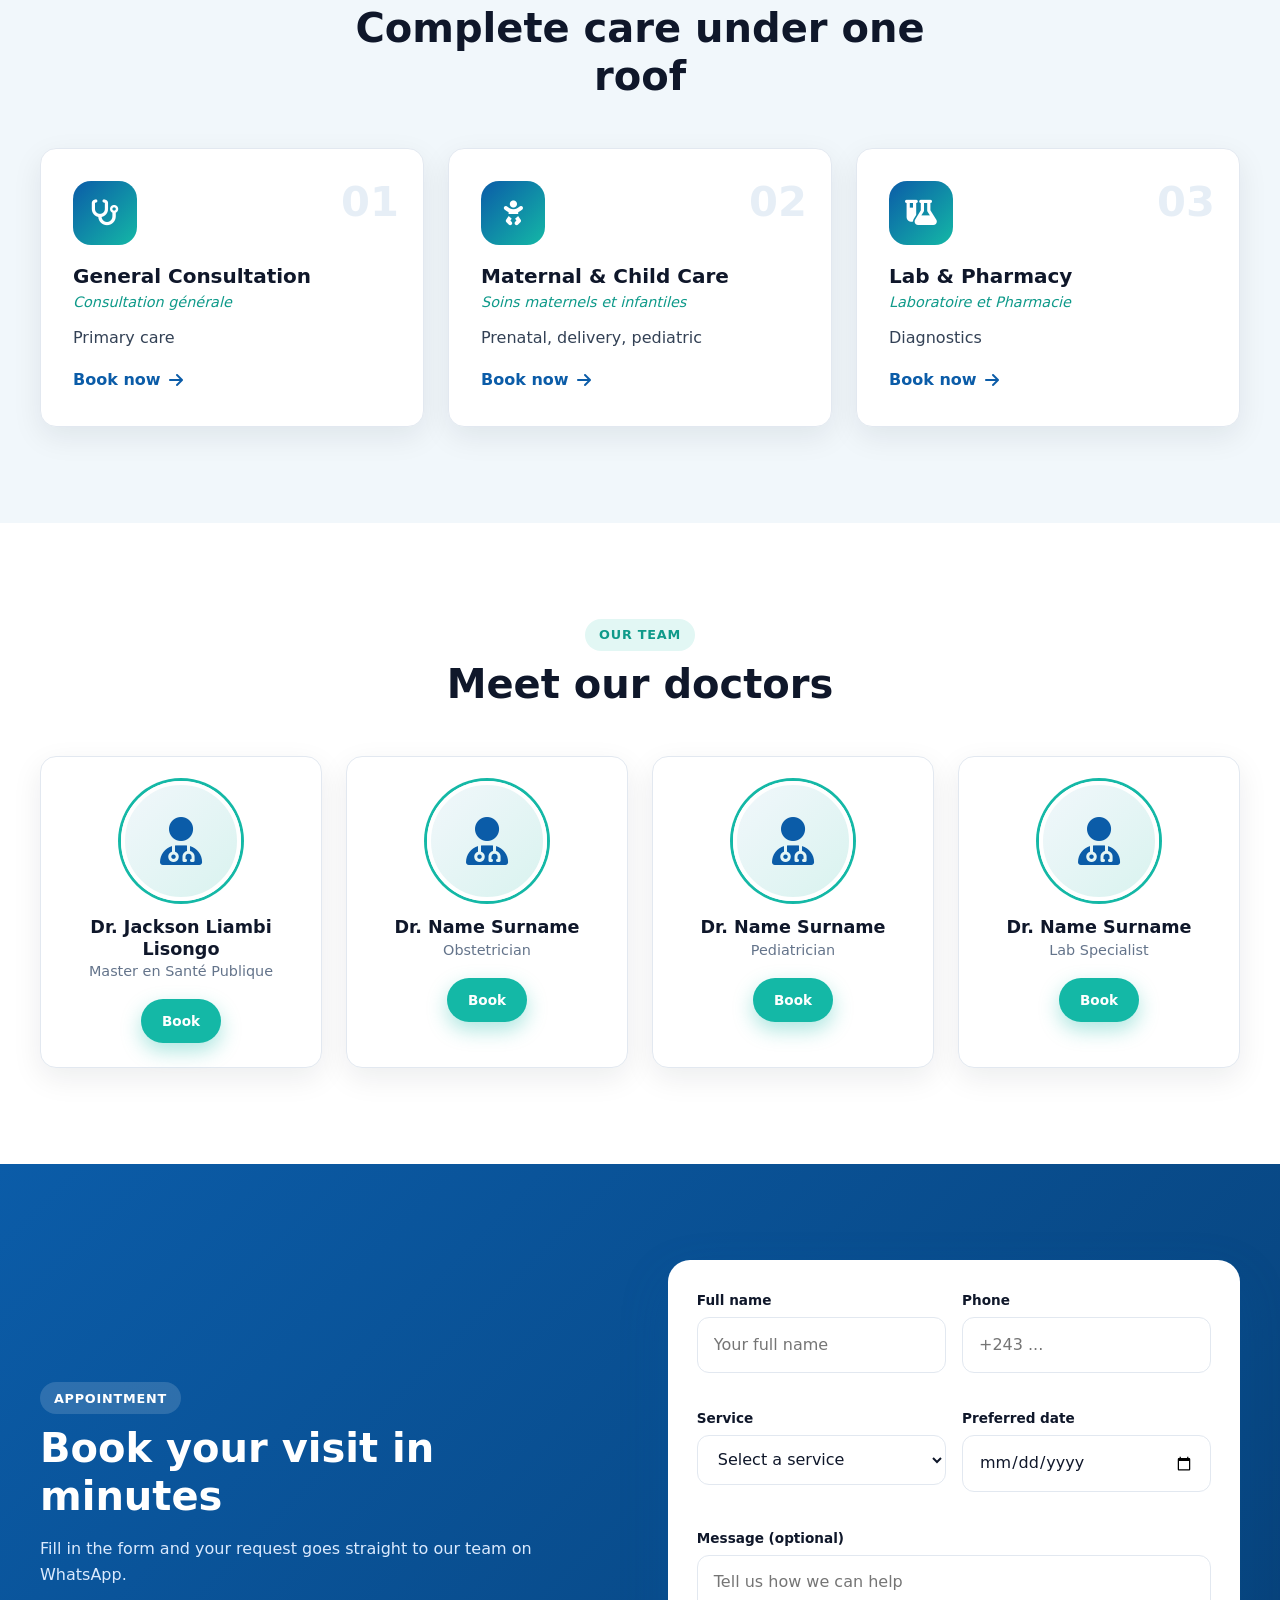
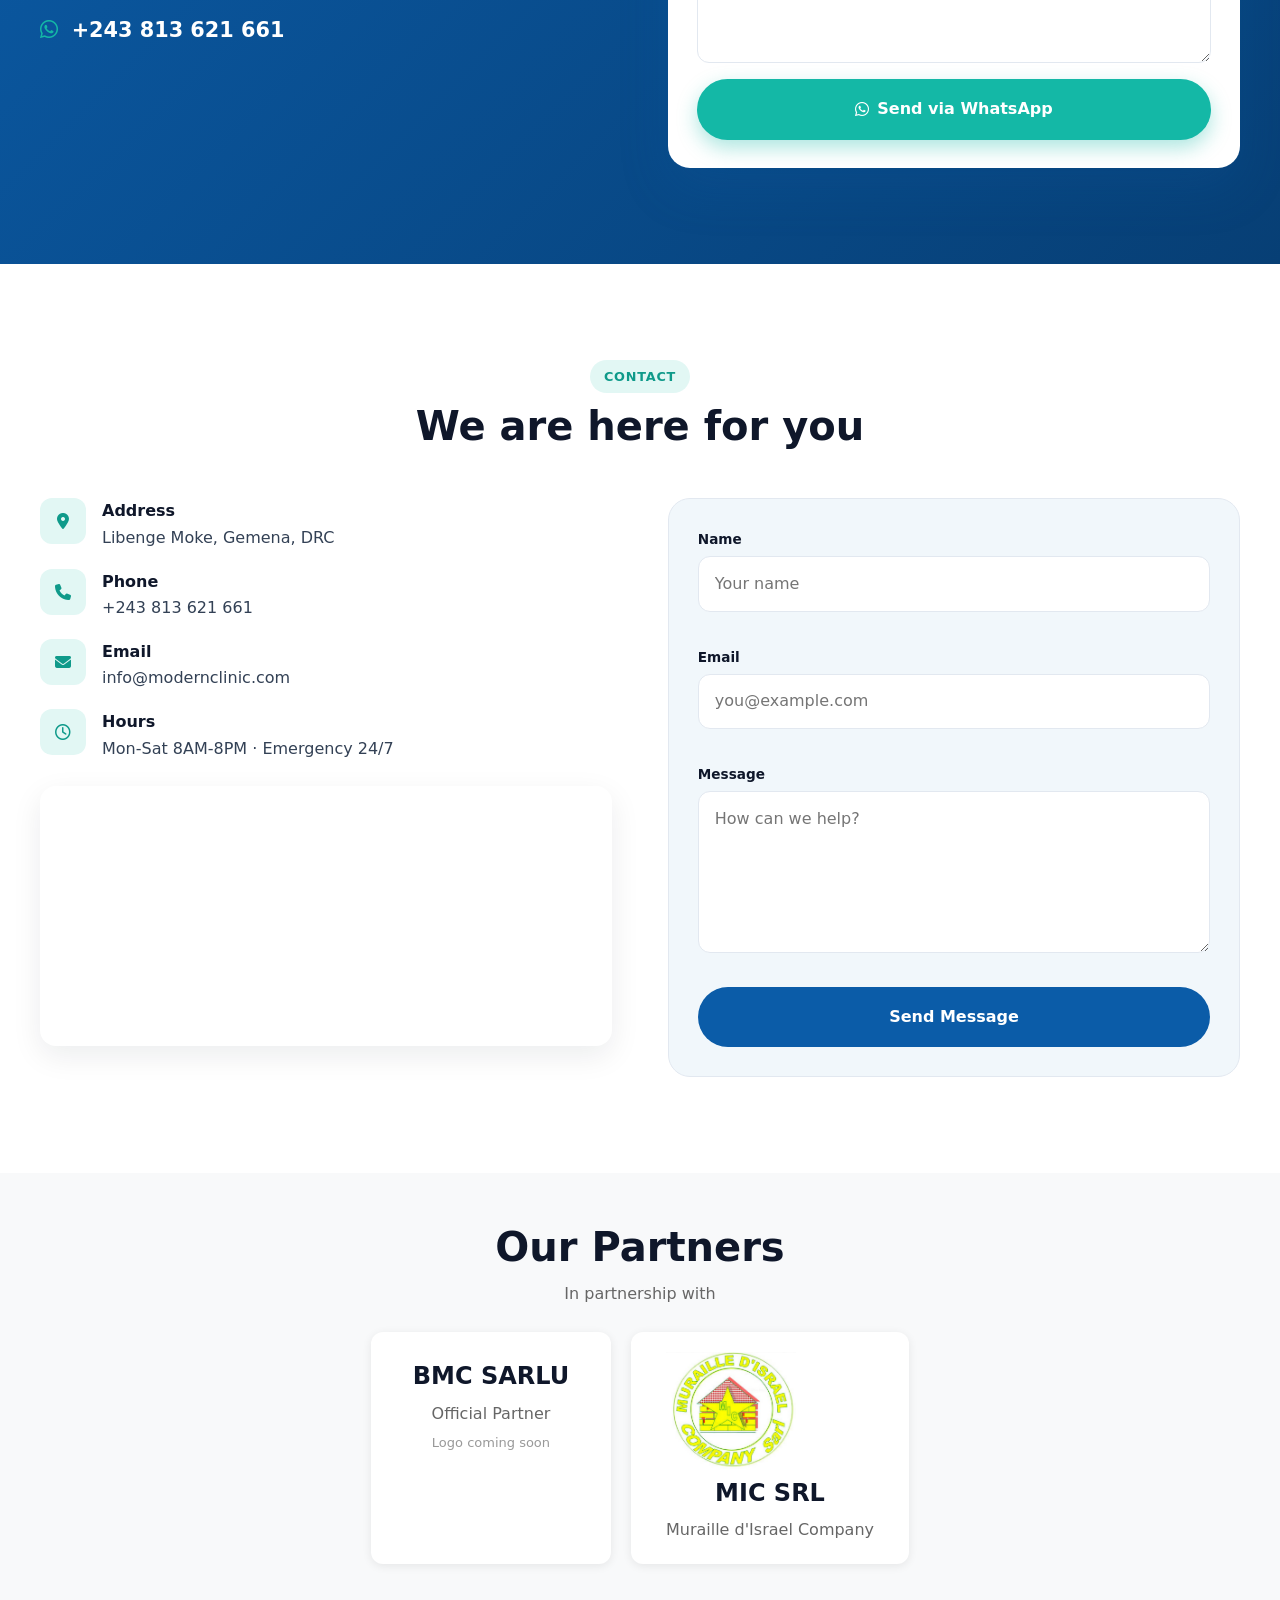
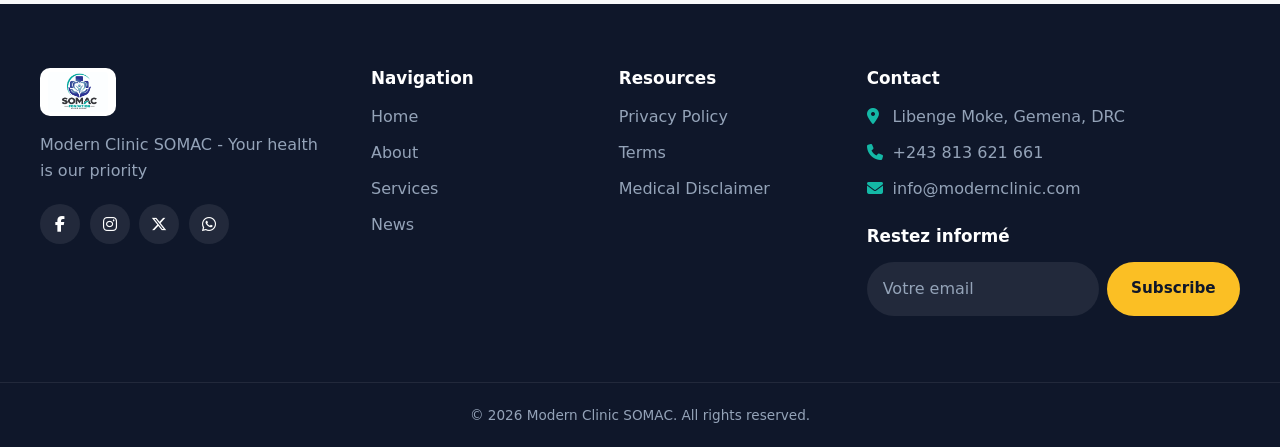
==== commit d7ffe479: "Add Partners section with MIC logo and BMC" ====
--- a/index.html
+++ b/index.html
@@ -310,6 +310,29 @@
       </div>
     </section>
   </main>
+  <!-- Our Partners -->
+<section style="text-align:center; padding: 40px 20px; background: #f8f9fa;">
+  <h2 data-fr="Nos Partenaires" data-ln="Ba Partenaires na Biso" style="margin-bottom: 10px;">Our Partners</h2>
+  <p data-fr="En partenariat avec" data-ln="Na partenariat na" style="color:#666; margin-bottom: 25px;">In partnership with</p>
+
+  <div style="display:flex; justify-content:center; gap:20px; flex-wrap:wrap;">
+
+    <!-- BMC - Logo coming soon -->
+    <div style="background:white; padding:30px 35px; border-radius:12px; box-shadow:0 2px 10px rgba(0,0,0,0.08); min-width:240px; text-align:center;">
+      <h3 style="margin:0; font-size:24px;">BMC SARLU</h3>
+      <p data-fr="Partenaire Officiel" data-ln="Partenaire ya Solo" style="margin:10px 0 0; color:#666;">Official Partner</p>
+      <p style="font-size:13px; color:#999; margin-top:5px;">Logo coming soon</p>
+    </div>
+
+    <!-- MIC - With Logo -->
+    <div style="background:white; padding:20px 35px; border-radius:12px; box-shadow:0 2px 10px rgba(0,0,0,0.08); min-width:240px; text-align:center;">
+      <img src="images/mic-logo.jpg" alt="MIC SRL - Muraille d'Israel Company" style="width:130px; height:auto; margin-bottom:10px;">
+      <h3 style="margin:0; font-size:24px;">MIC SRL</h3>
+      <p style="margin:10px 0 0; color:#666;">Muraille d'Israel Company</p>
+    </div>
+
+  </div>
+</section>
 
   <!-- ===== FOOTER ===== -->
   <footer class="footer">
